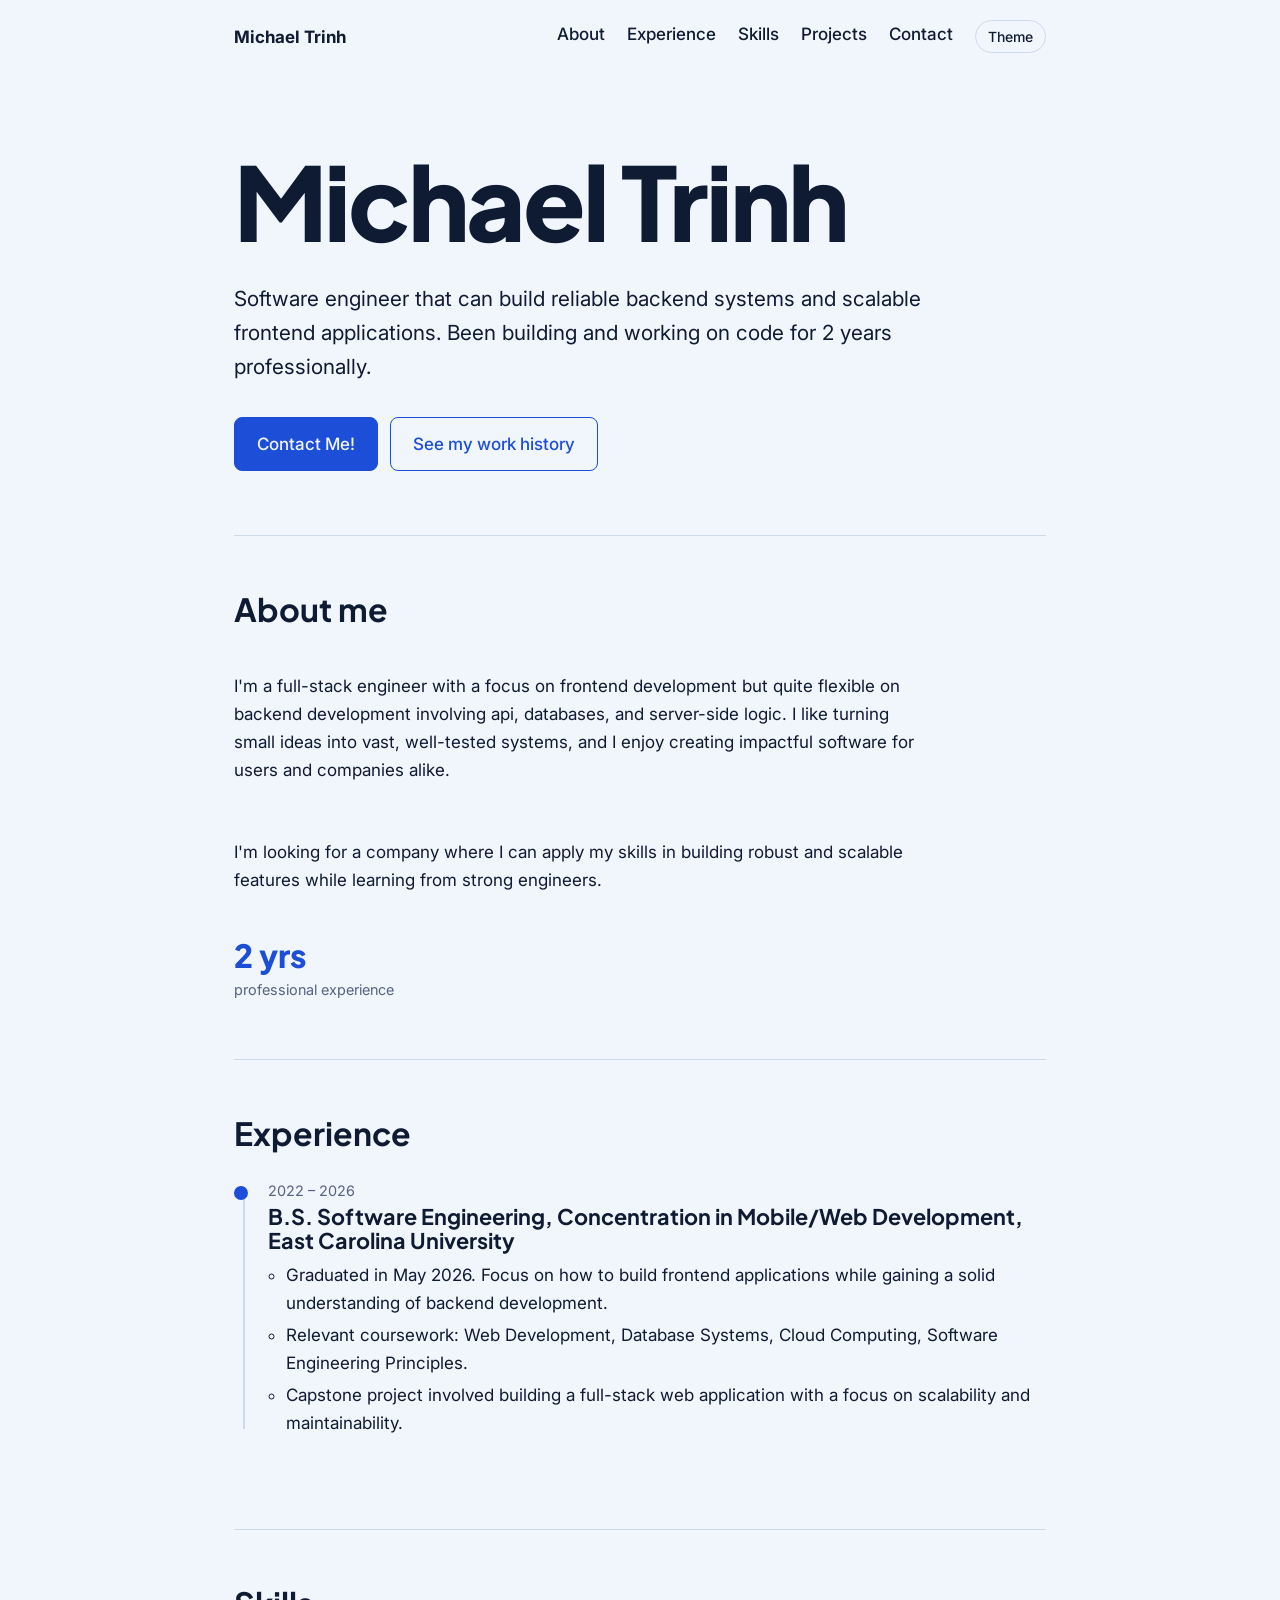
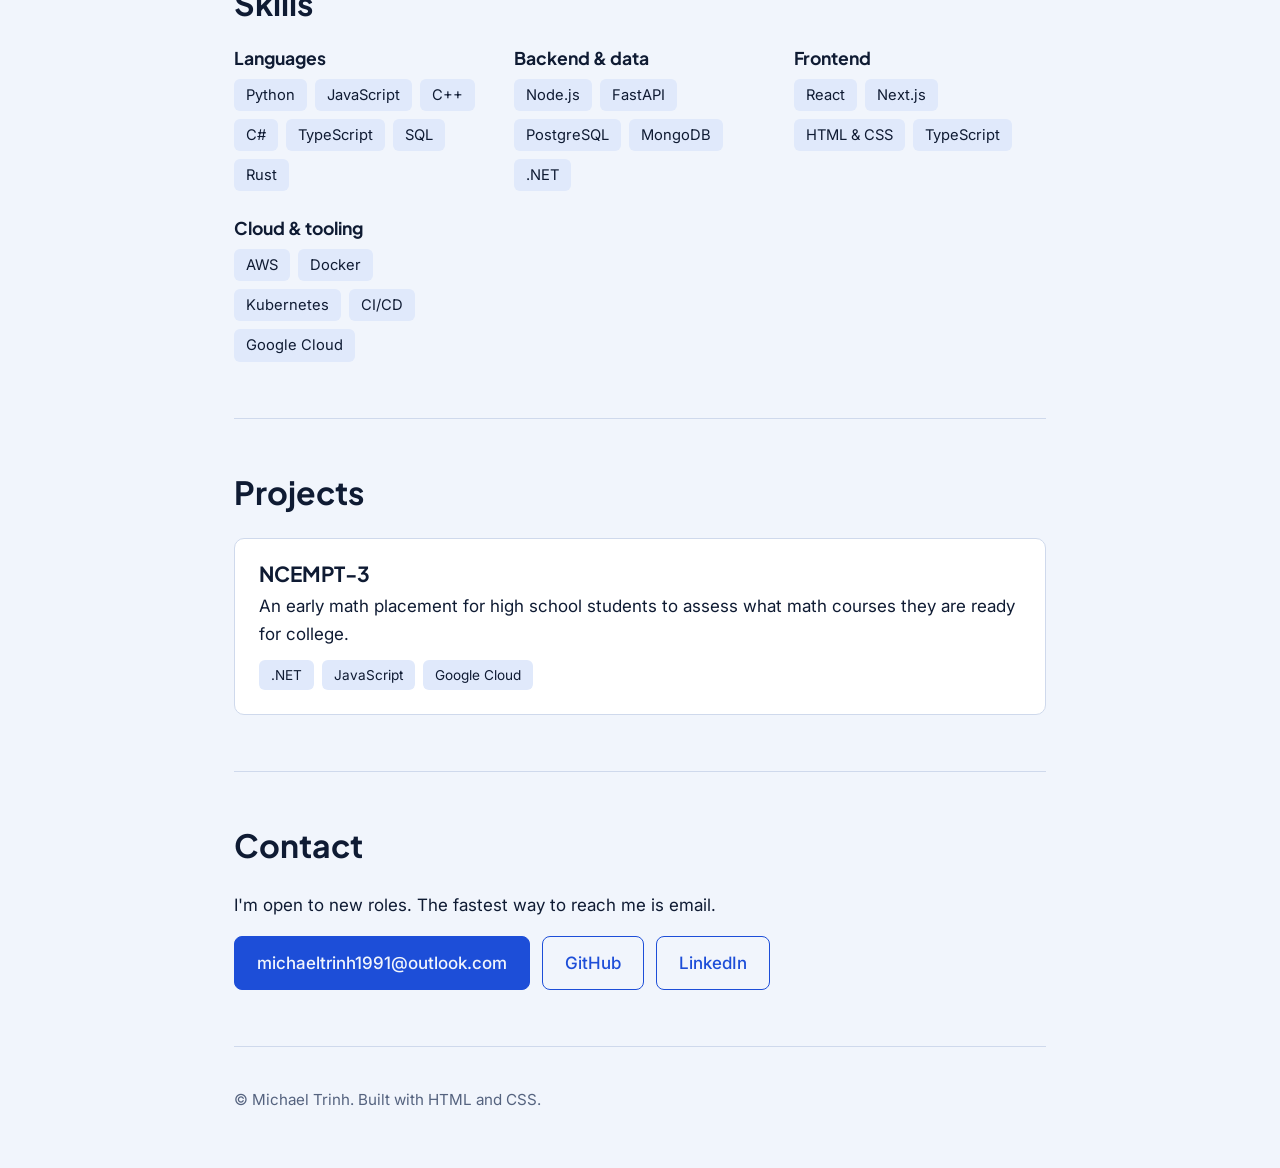
==== index.html @ d205add1 "Merge branch 'main' of https://github.com/Mtrinh123/WebsitePersonal into WebsiteTime" ====
<!DOCTYPE html>
<html lang="en">
<head>
  <meta charset="utf-8">
  <meta name="viewport" content="width=device-width, initial-scale=1, viewport-fit=cover">
  <title>Michael Trinh – Software Engineer</title>
  <link rel="preconnect" href="https://fonts.googleapis.com">
  <link href="https://fonts.googleapis.com/css2?family=Inter:wght@400;500&family=Plus+Jakarta+Sans:wght@500;700;800&display=swap" rel="stylesheet">
  <link rel="stylesheet" href="style.css">
</head>

<body>
  <div class="wrap">
    <nav aria-label="Main">
      <strong>Michael Trinh</strong>
      <div>
        <a href="#about">About</a>
        <a href="#experience">Experience</a>
        <a href="#skills">Skills</a>
        <a href="#projects">Projects</a>
        <a href="#contact">Contact</a>
        <button id="theme" aria-label="Toggle dark mode">Theme</button>
      </div>
    </nav>

    <header class="hero">
      <h1>Michael Trinh</h1>
      <p class="lead">
        Software engineer that can build reliable backend systems and scalable frontend applications.
        Been building and working on code for 2 years professionally.
      </p>
      <div class="btns">
        <a class="btn main" href="#contact">Contact Me!</a>
        <a class="btn" href="#experience">See my work history</a>
      </div>
    </header>

    <section id="about">
      <h2>About me</h2>

      <div class="about">
        <p>
          I'm a full-stack engineer with a focus on frontend development but quite flexible on backend development involving api, databases, and server-side logic.
          I like turning small ideas into vast, well-tested systems, and I enjoy creating impactful software for users and companies alike.
        </p>
        <p>
          I'm looking for a company where I can apply my skills in building robust and scalable features while learning from
          strong engineers.
        </p>
      </div>

      <!-- Key numbers -->
      <div class="facts">
        <div><b>2 yrs</b><span>professional experience</span></div>
      </div>
    </section>

    <section id="experience">
      <h2>Experience</h2>

      <ol class="log">

        <li>
          <div class="when">2022 – 2026</div>
    
          <h3>B.S. Software Engineering, Concentration in Mobile/Web Development, East Carolina University</h3>
          <ul>
            <li>Graduated in May 2026. Focus on how to build frontend applications while gaining a solid understanding of backend development.</li>
            <li>Relevant coursework: Web Development, Database Systems, Cloud Computing, Software Engineering Principles.</li>
            <li>Capstone project involved building a full-stack web application with a focus on scalability and maintainability.</li>
          </ul>
        </li>
      </ol>
    </section>


    <!-- ========== SKILLS ========== -->
    <!-- Each skill is a <span> inside a .tags group -->
    <section id="skills">
      <h2>Skills</h2>

      <div class="skills">
        <div>
          <h3>Languages</h3>
          <div class="tags">
            <span>Python</span>
            <span>JavaScript</span>
            <span>C++</span>
            <span>C#</span>
            <span>TypeScript</span>
            <span>SQL</span> 
            <span>Rust</span>
          </div>
        </div>

        <div>
          <h3>Backend &amp; data</h3>
          <div class="tags">
            <span>Node.js</span>
            <span>FastAPI</span>
            <span>PostgreSQL</span>
            <span>MongoDB</span>
            <span>.NET</span>
          </div>
        </div>

        <div>
          <h3>Frontend</h3>
          <div class="tags">
            <span>React</span>
            <span>Next.js</span>
            <span>HTML &amp; CSS</span>
            <span>TypeScript</span>
          </div>
        </div>

        <div>
          <h3>Cloud &amp; tooling</h3>
          <div class="tags">
            <span>AWS</span>
            <span>Docker</span>
            <span>Kubernetes</span>
            <span>CI/CD</span>
            <span>Google Cloud</span>
          </div>
        </div>
      </div>
    </section>

    <section id="projects">
      <h2>Projects</h2>

      <div class="proj">
        <article class="card">
          <h3>NCEMPT-3</h3>
          <p>
            An early math placement for high school students to assess what math courses they are ready for college.
          </p>
          <div class="tags">
            <span>.NET</span>
            <span>JavaScript</span>
            <span>Google Cloud</span>
          </div>
        </article>
      </div>
    </section>
    
    <section id="contact">
      <h2>Contact</h2>
      <p>I'm open to new roles. The fastest way to reach me is email.</p>
      <div class="btns">
        <a class="btn main" href="mailto:michaeltrinh1991@outlook.com">michaeltrinh1991@outlook.com</a>
        <a class="btn" href="https://github.com/Mtrinh123">GitHub</a>
        <a class="btn" href="https://linkedin.com/in/michael-trinh-079702358/">LinkedIn</a>
      </div>
    </section>

    <footer>© Michael Trinh. Built with HTML and CSS.</footer>

  </div>
  <div class="bar" id="bar" role="toolbar" aria-label="Page editor">
    <button id="tb-edit">Edit page</button>
    <input id="tb-url" placeholder="Select a button to edit its link" aria-label="Button link" disabled>
    <button class="alt" id="tb-dl">Download HTML</button>
    <button class="alt" id="tb-reset">Reset</button>
  </div>

  <script src="script.js"></script>
</body>

</html>
---- style.css ----
:root {
  --bg: #f1f5fc;
  --ink: #0f1b33;
  --mute: #55637f;
  --line: #cfd9ec;
  --accent: #1d4ed8;
  --card: #ffffff;
  --tag: #e0e9fb;

  box-sizing: border-box;
  padding-top: env(safe-area-inset-top, 0px);
  padding-bottom: env(safe-area-inset-bottom, 0px);
}
@media (prefers-color-scheme: dark) {
  :root:not([data-theme="light"]) {
    --bg: #0b1220;
    --ink: #e6edfb;
    --mute: #93a4c4;
    --line: #22314f;
    --accent: #6ea8ff;
    --card: #111b30;
    --tag: #1a2846;
  }
}

:root[data-theme="dark"] {
  --bg: #0b1220;
  --ink: #e6edfb;
  --mute: #93a4c4;
  --line: #22314f;
  --accent: #6ea8ff;
  --card: #111b30;
  --tag: #1a2846;
}

html {
  scroll-padding-top: env(safe-area-inset-top, 0px);
  scroll-behavior: smooth;
}
*,
*::before,
*::after {
  box-sizing: inherit;
}

body {
  margin: 0;
  background: var(--bg);
  color: var(--ink);
  font: 400 17px/1.65 Inter, system-ui, sans-serif;
}

h1,
h2,
h3 {
  margin: 0;
  font-family: "Plus Jakarta Sans", system-ui, sans-serif;
  line-height: 1.1;
}

a {
  color: var(--accent);
}

a:focus-visible,
button:focus-visible {
  outline: 3px solid var(--accent);
  outline-offset: 3px;
}

@media (prefers-reduced-motion: reduce) {
  html {
    scroll-behavior: auto;
  }
}

.wrap {
  max-width: 860px;
  margin: 0 auto;
  padding: 0 24px;
}

nav {
  display: flex;
  justify-content: space-between;
  align-items: center;
  padding: 20px 0;
  font-weight: 500;
}

nav div {
  display: flex;
  flex-wrap: wrap;
  gap: 22px;
}

nav a {
  color: var(--ink);
  text-decoration: none;
}

nav a:hover {
  color: var(--accent);
}

#theme {
  background: none;
  border: 1px solid var(--line);
  border-radius: 20px;
  color: var(--ink);
  cursor: pointer;
  font: inherit;
  font-size: 14px;
  padding: 4px 12px;
}

footer {
  padding: 40px 0 56px;
  border-top: 1px solid var(--line);
  color: var(--mute);
  font-size: 0.95rem;
}

header.hero {
  padding: 72px 0 64px;
}

.hero h1 {
  font-size: clamp(3rem, 10vw, 6.4rem);
  font-weight: 800;
  letter-spacing: -0.03em;
}

.hero p.lead {
  max-width: 34em;
  margin: 24px 0 32px;
  font-size: 1.3rem;
}
.btns {
  display: flex;
  flex-wrap: wrap;
  gap: 12px;
}

.btn {
  padding: 12px 22px;
  border: 1.5px solid var(--accent);
  border-radius: 8px;
  font-weight: 500;
  text-decoration: none;
}

.btn.main {
  background: var(--accent);
  color: var(--bg);
}

section {
  padding: 56px 0;
  border-top: 1px solid var(--line);
}

h2 {
  margin-bottom: 28px;
  font-size: 2rem;
  font-weight: 700;
}

.about {
  display: grid;
  grid-template-columns: 1fr;
  gap: 20px;
  max-width: 40em;
}

.facts {
  display: flex;
  flex-wrap: wrap;
  gap: 32px;
  margin-top: 24px;
}

.facts b {
  display: block;
  color: var(--accent);
  font: 800 2rem "Plus Jakarta Sans", sans-serif;
}

.facts span {
  color: var(--mute);
  font-size: 0.9rem;
}

.log {
  position: relative;
  margin: 0;
  padding: 0 0 0 34px;
  list-style: none;
}

.log::before {
  content: "";
  position: absolute;
  left: 9px;
  top: 8px;
  bottom: 8px;
  width: 2px;
  background: var(--line);
}

.log li {
  position: relative;
  margin-bottom: 36px;
}

.log li::before {
  content: "";
  position: absolute;
  left: -34px;
  top: 7px;
  width: 14px;
  height: 14px;
  border: 3px solid var(--accent);
  border-radius: 50%;
  background: var(--bg);
}

.log li:first-child::before {
  background: var(--accent);
}

.log h3 {
  margin: 2px 0 8px;
  font-size: 1.35rem;
}

.log ul {
  margin: 8px 0 0;
  padding-left: 18px;
}
.log li li {
  margin: 0 0 4px;
}

.log li li::before {
  display: none;
}

.when {
  color: var(--mute);
  font-size: 0.9rem;
}

.skills {
  display: grid;
  grid-template-columns: repeat(auto-fit, minmax(240px, 1fr));
  gap: 28px;
}

.skills h3 {
  margin-bottom: 10px;
  font-size: 1.1rem;
}

.tags {
  display: flex;
  flex-wrap: wrap;
  gap: 8px;
}

.tags span {
  padding: 4px 12px;
  border-radius: 6px;
  background: var(--tag);
  font-size: 0.92rem;
}

.proj {
  display: grid;
  gap: 20px;
}

.card {
  padding: 24px;
  border: 1px solid var(--line);
  border-radius: 10px;
  background: var(--card);
}

.card h3 {
  margin-bottom: 6px;
  font-size: 1.3rem;
}

.card p {
  margin: 0 0 12px;
}

.card .tags span {
  font-size: 0.85rem;
}


/* EDITOR TOOLBAR */
/* Hidden by default. Show with Ctrl+Shift+E */

.bar {
  display: none;
  position: fixed;
  left: 50%;
  bottom: calc(14px + env(safe-area-inset-bottom, 0px));
  transform: translateX(-50%);
  z-index: 9;
  flex-wrap: wrap;
  justify-content: center;
  align-items: center;
  gap: 8px;
  max-width: calc(100% - 24px);
  padding: 8px;
  border-radius: 12px;
  background: var(--ink);
  box-shadow: 0 6px 24px rgba(0, 0, 0, 0.25);
  color: var(--bg);
  font-size: 14px;
}

.bar.on {
  display: flex;
}

.bar button {
  padding: 7px 14px;
  border: 0;
  border-radius: 8px;
  background: var(--accent);
  color: var(--bg);
  cursor: pointer;
  font: inherit;
  font-weight: 500;
}

.bar button.alt {
  border: 1px solid var(--bg);
  background: transparent;
  color: var(--bg);
}

.bar input {
  min-width: 200px;
  padding: 6px 10px;
  border: 0;
  border-radius: 8px;
  background: var(--bg);
  color: var(--ink);
  font: inherit;
}

.bar input:disabled {
  opacity: 0.6;
}
body.editing {
  padding-bottom: 110px;
}

body.editing [contenteditable] {
  outline: 1.5px dashed var(--accent);
  outline-offset: 3px;
  border-radius: 3px;
  cursor: text;
}
.ctl {
  display: flex;
  gap: 6px;
  margin-top: 10px;
}

.ctl button,
button.ctl {
  padding: 3px 10px;
  border: 1px solid var(--accent);
  border-radius: 6px;
  background: none;
  color: var(--accent);
  cursor: pointer;
  font: inherit;
  font-size: 13px;
}

button.ctl {
  margin: 0;
}
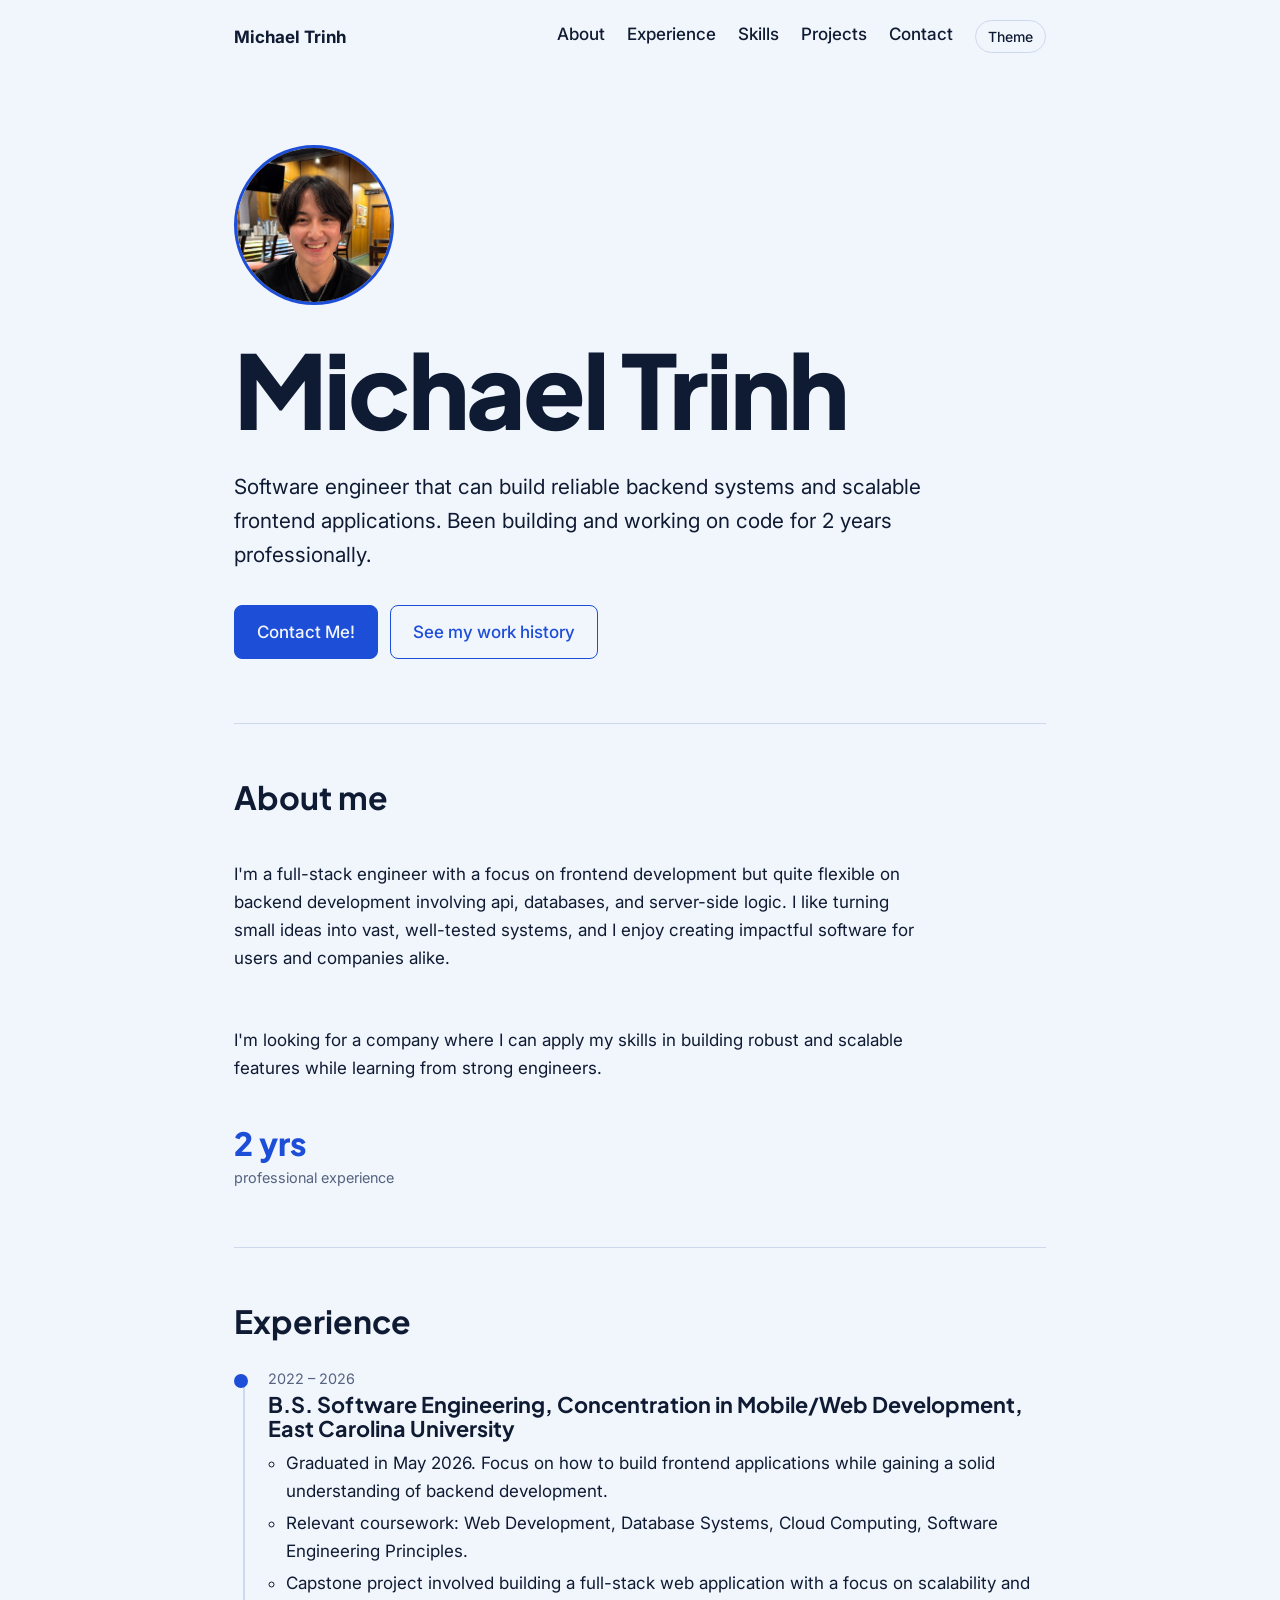
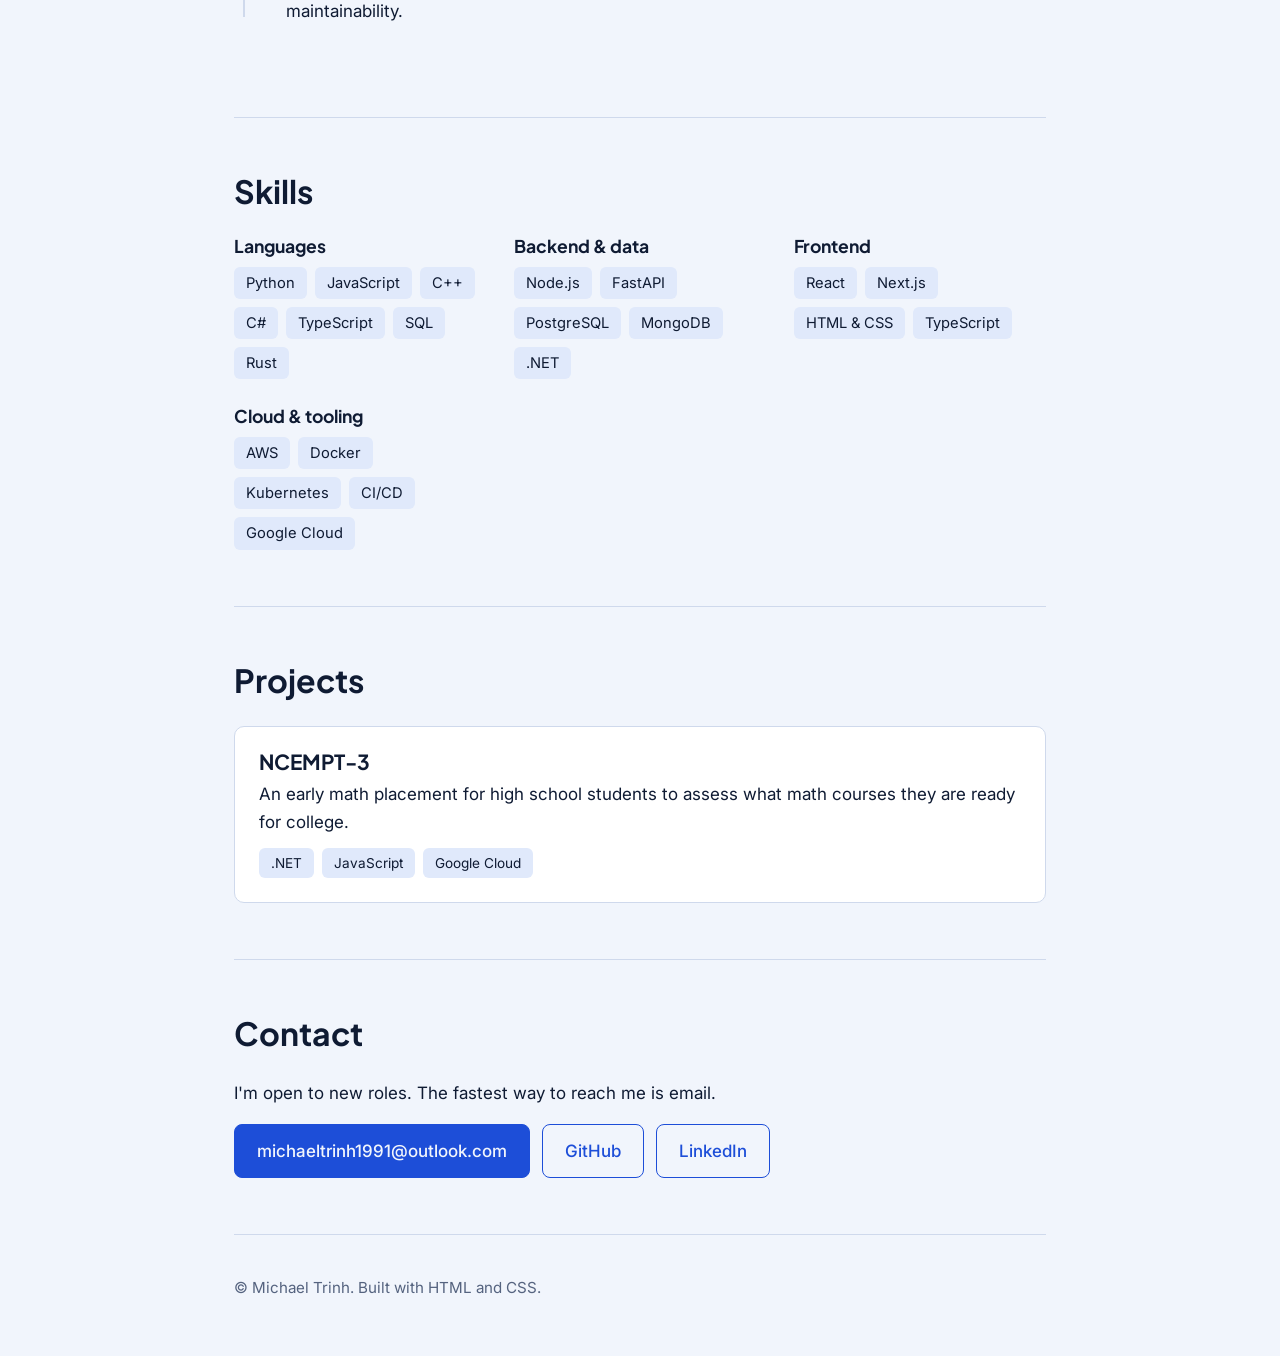
==== commit 1b8bfc2e: "added my profile picture!" ====
--- a/index.html
+++ b/index.html
@@ -24,6 +24,7 @@
     </nav>
 
     <header class="hero">
+      <img class="avatar" src="profile.png" alt="Photo of Michael Trinh" width="160" height="160">
       <h1>Michael Trinh</h1>
       <p class="lead">
         Software engineer that can build reliable backend systems and scalable frontend applications.
--- a/style.css
+++ b/style.css
@@ -123,6 +123,16 @@
 
 header.hero {
   padding: 72px 0 64px;
+}
+
+.avatar {
+  display: block;
+  width: 160px;
+  height: 160px;
+  margin-bottom: 28px;
+  border: 3px solid var(--accent);
+  border-radius: 50%;
+  object-fit: cover;
 }
 
 .hero h1 {
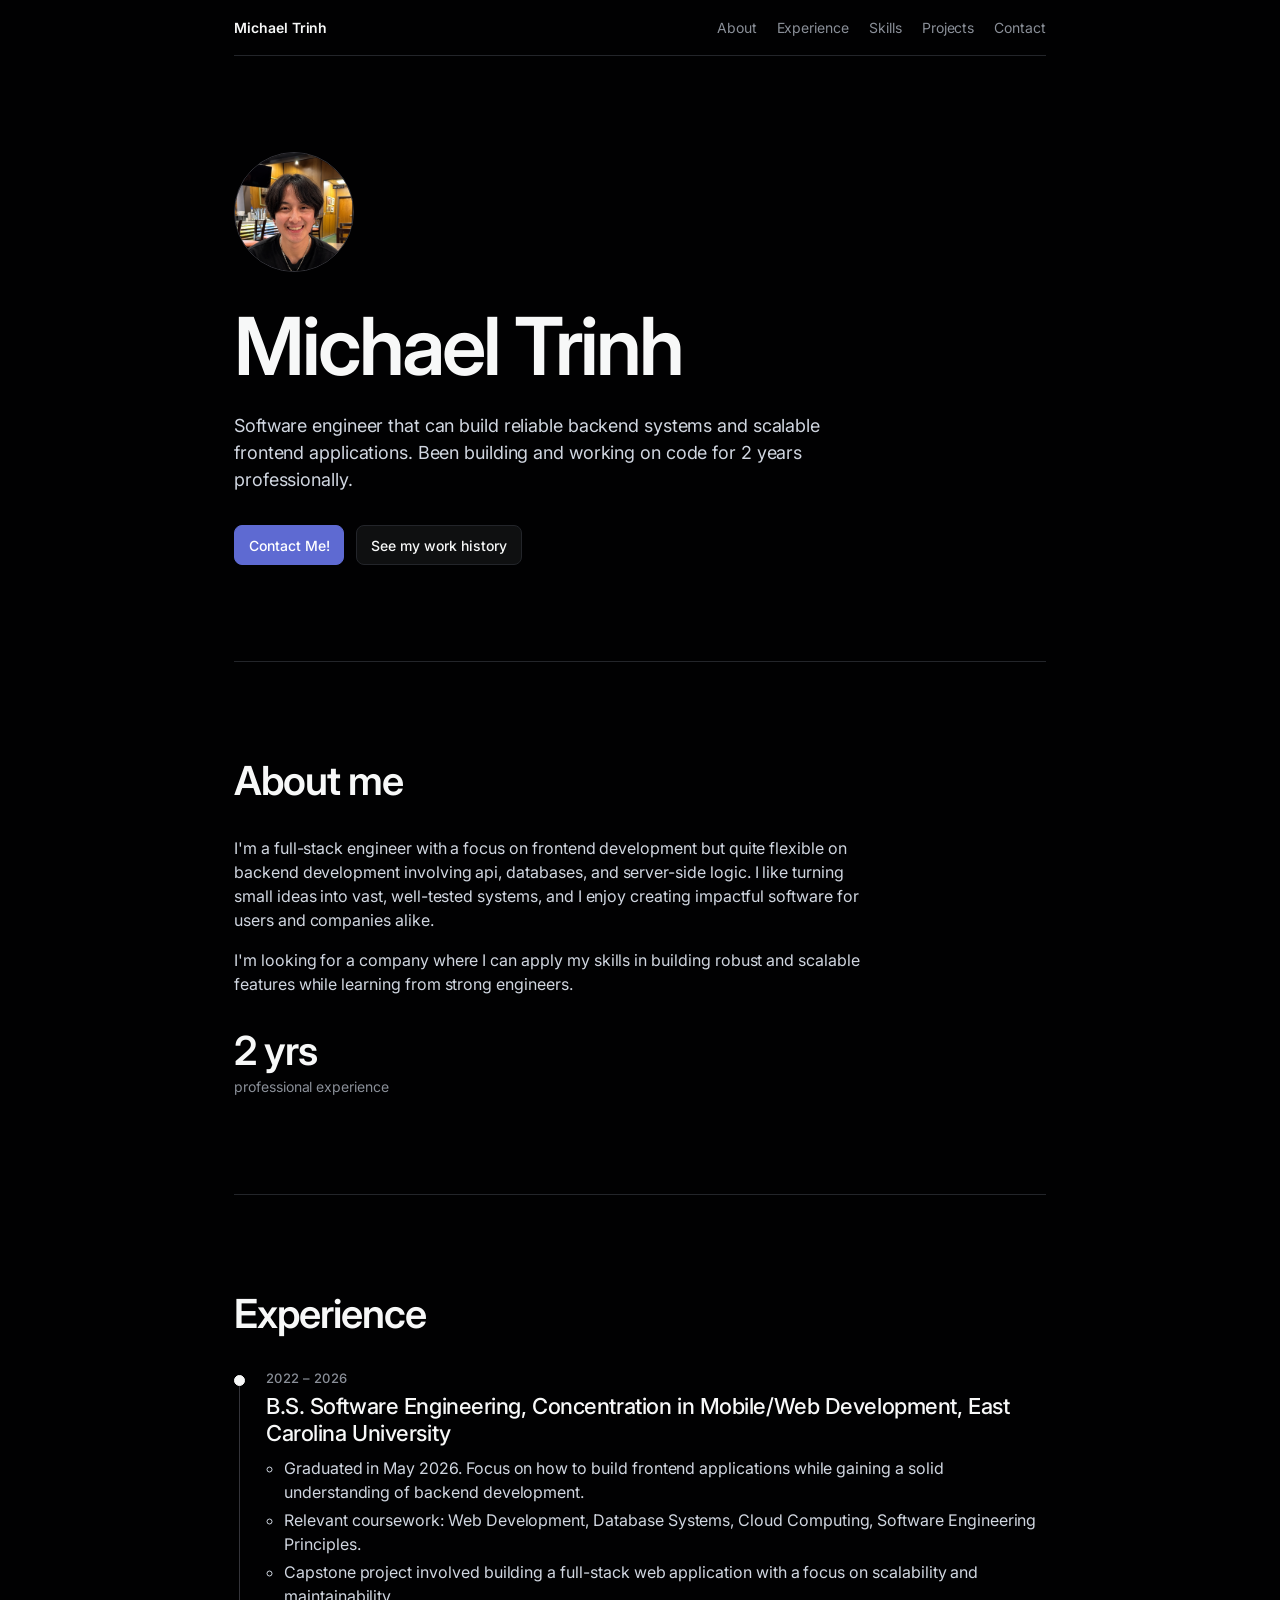
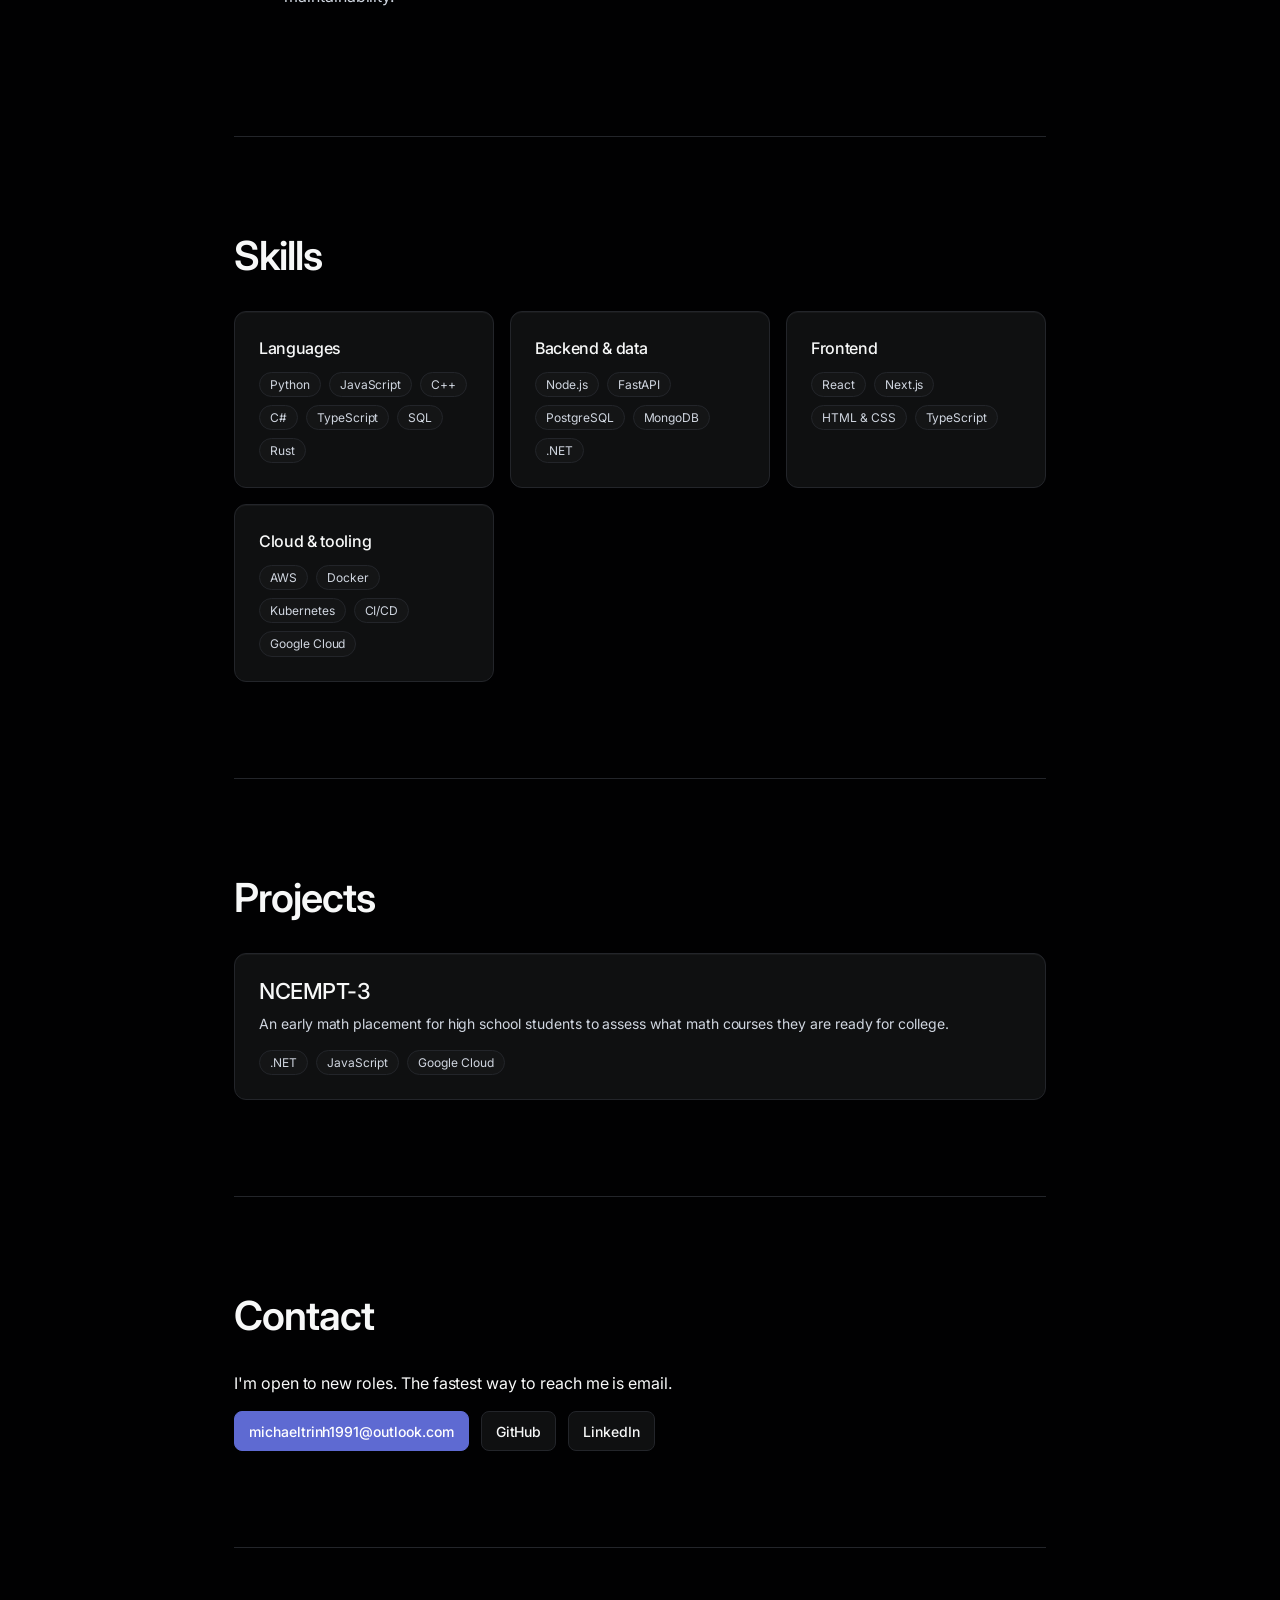
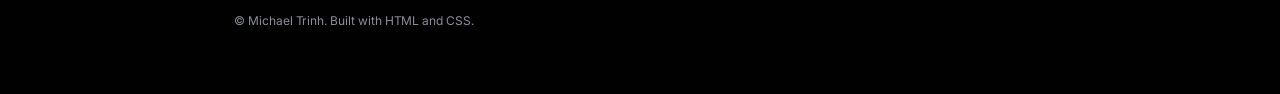
==== commit 87e5b6a7: "add a new design to website" ====
--- a/index.html
+++ b/index.html
@@ -5,7 +5,7 @@
   <meta name="viewport" content="width=device-width, initial-scale=1, viewport-fit=cover">
   <title>Michael Trinh – Software Engineer</title>
   <link rel="preconnect" href="https://fonts.googleapis.com">
-  <link href="https://fonts.googleapis.com/css2?family=Inter:wght@400;500&family=Plus+Jakarta+Sans:wght@500;700;800&display=swap" rel="stylesheet">
+  <link href="https://fonts.googleapis.com/css2?family=Inter:wght@400;500;600&display=swap" rel="stylesheet">
   <link rel="stylesheet" href="style.css">
 </head>
 
@@ -18,9 +18,7 @@
         <a href="#experience">Experience</a>
         <a href="#skills">Skills</a>
         <a href="#projects">Projects</a>
-        <a href="#contact">Contact</a>
-        <button id="theme" aria-label="Toggle dark mode">Theme</button>
-      </div>
+        <a href="#contact">Contact</a>      </div>
     </nav>
 
     <header class="hero">
--- a/style.css
+++ b/style.css
@@ -1,42 +1,29 @@
+/* Linear-style dark theme. Lavender is reserved for the primary CTA, links and focus. */
 :root {
-  --bg: #f1f5fc;
-  --ink: #0f1b33;
-  --mute: #55637f;
-  --line: #cfd9ec;
-  --accent: #1d4ed8;
-  --card: #ffffff;
-  --tag: #e0e9fb;
-
+  --canvas: #010102;
+  --surface-1: #0f1011;
+  --surface-2: #141516;
+  --ink: #f7f8f8;
+  --ink-muted: #d0d6e0;
+  --ink-subtle: #8a8f98;
+  --ink-tertiary: #62666d;
+  --hairline: #23252a;
+  --hairline-strong: #34343a;
+  --primary: #5e6ad2;
+  --primary-hover: #828fff;
+  --primary-focus: #5e69d1;
+
+  color-scheme: dark;
   box-sizing: border-box;
   padding-top: env(safe-area-inset-top, 0px);
   padding-bottom: env(safe-area-inset-bottom, 0px);
 }
-@media (prefers-color-scheme: dark) {
-  :root:not([data-theme="light"]) {
-    --bg: #0b1220;
-    --ink: #e6edfb;
-    --mute: #93a4c4;
-    --line: #22314f;
-    --accent: #6ea8ff;
-    --card: #111b30;
-    --tag: #1a2846;
-  }
-}
-
-:root[data-theme="dark"] {
-  --bg: #0b1220;
-  --ink: #e6edfb;
-  --mute: #93a4c4;
-  --line: #22314f;
-  --accent: #6ea8ff;
-  --card: #111b30;
-  --tag: #1a2846;
-}
 
 html {
-  scroll-padding-top: env(safe-area-inset-top, 0px);
+  scroll-padding-top: calc(56px + env(safe-area-inset-top, 0px));
   scroll-behavior: smooth;
 }
+
 *,
 *::before,
 *::after {
@@ -45,27 +32,28 @@
 
 body {
   margin: 0;
-  background: var(--bg);
-  color: var(--ink);
-  font: 400 17px/1.65 Inter, system-ui, sans-serif;
+  background: var(--canvas);
+  color: var(--ink);
+  font: 400 16px/1.5 Inter, -apple-system, system-ui, "Segoe UI", Roboto, sans-serif;
+  letter-spacing: -0.05px;
+  -webkit-font-smoothing: antialiased;
 }
 
 h1,
 h2,
 h3 {
   margin: 0;
-  font-family: "Plus Jakarta Sans", system-ui, sans-serif;
-  line-height: 1.1;
+  font-weight: 600;
 }
 
 a {
-  color: var(--accent);
+  color: var(--primary-hover);
 }
 
 a:focus-visible,
 button:focus-visible {
-  outline: 3px solid var(--accent);
-  outline-offset: 3px;
+  outline: 2px solid rgb(94 105 209 / 0.5);
+  outline-offset: 2px;
 }
 
 @media (prefers-reduced-motion: reduce) {
@@ -81,71 +69,75 @@
 }
 
 nav {
-  display: flex;
+  position: sticky;
+  top: 0;
+  z-index: 5;
+  display: flex;
+  flex-wrap: wrap;
   justify-content: space-between;
   align-items: center;
-  padding: 20px 0;
-  font-weight: 500;
+  gap: 8px 24px;
+  min-height: 56px;
+  padding: 8px 0;
+  background: var(--canvas);
+  border-bottom: 1px solid var(--hairline);
+  font-size: 14px;
+}
+
+nav strong {
+  font-weight: 600;
 }
 
 nav div {
   display: flex;
   flex-wrap: wrap;
-  gap: 22px;
+  gap: 4px 20px;
 }
 
 nav a {
-  color: var(--ink);
+  color: var(--ink-subtle);
   text-decoration: none;
 }
 
 nav a:hover {
-  color: var(--accent);
-}
-
-#theme {
-  background: none;
-  border: 1px solid var(--line);
-  border-radius: 20px;
-  color: var(--ink);
-  cursor: pointer;
-  font: inherit;
-  font-size: 14px;
-  padding: 4px 12px;
+  color: var(--ink);
 }
 
 footer {
-  padding: 40px 0 56px;
-  border-top: 1px solid var(--line);
-  color: var(--mute);
-  font-size: 0.95rem;
+  padding: 64px 0;
+  border-top: 1px solid var(--hairline);
+  color: var(--ink-subtle);
+  font-size: 12px;
 }
 
 header.hero {
-  padding: 72px 0 64px;
+  padding: 96px 0;
 }
 
 .avatar {
   display: block;
-  width: 160px;
-  height: 160px;
-  margin-bottom: 28px;
-  border: 3px solid var(--accent);
+  width: 120px;
+  height: 120px;
+  margin-bottom: 32px;
+  border: 1px solid var(--hairline-strong);
   border-radius: 50%;
   object-fit: cover;
 }
 
 .hero h1 {
-  font-size: clamp(3rem, 10vw, 6.4rem);
-  font-weight: 800;
-  letter-spacing: -0.03em;
+  font-size: clamp(2.5rem, 9vw, 5rem);
+  line-height: 1.05;
+  letter-spacing: -0.0375em;
 }
 
 .hero p.lead {
   max-width: 34em;
   margin: 24px 0 32px;
-  font-size: 1.3rem;
-}
+  color: var(--ink-muted);
+  font-size: 18px;
+  letter-spacing: -0.1px;
+}
+
 .btns {
   display: flex;
   flex-wrap: wrap;
@@ -153,101 +145,135 @@
 }
 
 .btn {
-  padding: 12px 22px;
-  border: 1.5px solid var(--accent);
+  display: inline-flex;
+  align-items: center;
+  min-height: 40px;
+  padding: 8px 14px;
+  border: 1px solid var(--hairline);
   border-radius: 8px;
+  background: var(--surface-1);
+  color: var(--ink);
+  font-size: 14px;
   font-weight: 500;
   text-decoration: none;
 }
 
+.btn:hover {
+  background: var(--surface-2);
+  border-color: var(--hairline-strong);
+}
+
 .btn.main {
-  background: var(--accent);
-  color: var(--bg);
+  border-color: var(--primary);
+  background: var(--primary);
+  color: #fff;
+}
+
+/* Spec's #828fff hover fails contrast with white text (2.9:1), so hover goes deeper instead */
+.btn.main:hover {
+  border-color: #4e5ac0;
+  background: #4e5ac0;
 }
 
 section {
-  padding: 56px 0;
-  border-top: 1px solid var(--line);
+  padding: 96px 0;
+  border-top: 1px solid var(--hairline);
 }
 
 h2 {
-  margin-bottom: 28px;
-  font-size: 2rem;
-  font-weight: 700;
+  margin-bottom: 32px;
+  font-size: clamp(1.75rem, 5vw, 2.5rem);
+  line-height: 1.15;
+  letter-spacing: -0.025em;
+}
+
+h3 {
+  letter-spacing: -0.02em;
 }
 
 .about {
   display: grid;
-  grid-template-columns: 1fr;
-  gap: 20px;
+  gap: 16px;
   max-width: 40em;
+  color: var(--ink-muted);
+}
+
+.about p {
+  margin: 0;
 }
 
 .facts {
   display: flex;
   flex-wrap: wrap;
   gap: 32px;
-  margin-top: 24px;
+  margin-top: 32px;
 }
 
 .facts b {
   display: block;
-  color: var(--accent);
-  font: 800 2rem "Plus Jakarta Sans", sans-serif;
+  font-size: 2.5rem;
+  font-weight: 600;
+  line-height: 1.15;
+  letter-spacing: -0.025em;
 }
 
 .facts span {
-  color: var(--mute);
-  font-size: 0.9rem;
+  color: var(--ink-subtle);
+  font-size: 14px;
 }
 
 .log {
   position: relative;
   margin: 0;
-  padding: 0 0 0 34px;
+  padding: 0 0 0 32px;
   list-style: none;
 }
 
 .log::before {
   content: "";
   position: absolute;
-  left: 9px;
+  left: 5px;
   top: 8px;
   bottom: 8px;
-  width: 2px;
-  background: var(--line);
+  width: 1px;
+  background: var(--hairline-strong);
 }
 
 .log li {
   position: relative;
-  margin-bottom: 36px;
+  margin-bottom: 32px;
 }
 
 .log li::before {
   content: "";
   position: absolute;
-  left: -34px;
-  top: 7px;
-  width: 14px;
-  height: 14px;
-  border: 3px solid var(--accent);
+  left: -32px;
+  top: 6px;
+  width: 11px;
+  height: 11px;
+  border: 1px solid var(--ink-tertiary);
   border-radius: 50%;
-  background: var(--bg);
+  background: var(--canvas);
 }
 
 .log li:first-child::before {
-  background: var(--accent);
+  border-color: var(--ink);
+  background: var(--ink);
 }
 
 .log h3 {
-  margin: 2px 0 8px;
-  font-size: 1.35rem;
+  margin: 4px 0 8px;
+  font-size: 22px;
+  font-weight: 500;
+  line-height: 1.25;
 }
 
 .log ul {
   margin: 8px 0 0;
   padding-left: 18px;
-}
+  color: var(--ink-muted);
+}
+
 .log li li {
   margin: 0 0 4px;
 }
@@ -257,19 +283,30 @@
 }
 
 .when {
-  color: var(--mute);
-  font-size: 0.9rem;
+  color: var(--ink-subtle);
+  font-size: 13px;
+  font-weight: 500;
+  letter-spacing: 0.4px;
 }
 
 .skills {
   display: grid;
   grid-template-columns: repeat(auto-fit, minmax(240px, 1fr));
-  gap: 28px;
+  gap: 16px;
+}
+
+.skills > div {
+  padding: 24px;
+  border: 1px solid var(--hairline);
+  border-radius: 12px;
+  background: var(--surface-1);
+  box-shadow: inset 0 1px 0 rgb(255 255 255 / 0.04);
 }
 
 .skills h3 {
-  margin-bottom: 10px;
-  font-size: 1.1rem;
+  margin-bottom: 12px;
+  font-size: 16px;
+  font-weight: 500;
 }
 
 .tags {
@@ -279,35 +316,39 @@
 }
 
 .tags span {
-  padding: 4px 12px;
-  border-radius: 6px;
-  background: var(--tag);
-  font-size: 0.92rem;
+  padding: 2px 10px;
+  border: 1px solid var(--hairline);
+  border-radius: 9999px;
+  background: var(--surface-2);
+  color: var(--ink-muted);
+  font-size: 12px;
+  line-height: 1.6;
 }
 
 .proj {
   display: grid;
-  gap: 20px;
+  gap: 16px;
 }
 
 .card {
   padding: 24px;
-  border: 1px solid var(--line);
-  border-radius: 10px;
-  background: var(--card);
+  border: 1px solid var(--hairline);
+  border-radius: 12px;
+  background: var(--surface-1);
+  box-shadow: inset 0 1px 0 rgb(255 255 255 / 0.04);
 }
 
 .card h3 {
-  margin-bottom: 6px;
-  font-size: 1.3rem;
+  margin-bottom: 8px;
+  font-size: 22px;
+  font-weight: 500;
+  line-height: 1.25;
 }
 
 .card p {
-  margin: 0 0 12px;
-}
-
-.card .tags span {
-  font-size: 0.85rem;
+  margin: 0 0 16px;
+  color: var(--ink-muted);
+  font-size: 14px;
 }
 
 
@@ -327,10 +368,10 @@
   gap: 8px;
   max-width: calc(100% - 24px);
   padding: 8px;
+  border: 1px solid var(--hairline-strong);
   border-radius: 12px;
-  background: var(--ink);
-  box-shadow: 0 6px 24px rgba(0, 0, 0, 0.25);
-  color: var(--bg);
+  background: var(--surface-2);
+  color: var(--ink);
   font-size: 14px;
 }
 
@@ -339,28 +380,28 @@
 }
 
 .bar button {
-  padding: 7px 14px;
+  padding: 8px 14px;
   border: 0;
   border-radius: 8px;
-  background: var(--accent);
-  color: var(--bg);
+  background: var(--primary);
+  color: #fff;
   cursor: pointer;
   font: inherit;
   font-weight: 500;
 }
 
 .bar button.alt {
-  border: 1px solid var(--bg);
-  background: transparent;
-  color: var(--bg);
+  border: 1px solid var(--hairline-strong);
+  background: var(--surface-1);
+  color: var(--ink);
 }
 
 .bar input {
   min-width: 200px;
-  padding: 6px 10px;
-  border: 0;
+  padding: 8px 12px;
+  border: 1px solid var(--hairline);
   border-radius: 8px;
-  background: var(--bg);
+  background: var(--surface-1);
   color: var(--ink);
   font: inherit;
 }
@@ -368,34 +409,36 @@
 .bar input:disabled {
   opacity: 0.6;
 }
+
 body.editing {
   padding-bottom: 110px;
 }
 
 body.editing [contenteditable] {
-  outline: 1.5px dashed var(--accent);
+  outline: 1px dashed var(--primary);
   outline-offset: 3px;
-  border-radius: 3px;
+  border-radius: 4px;
   cursor: text;
 }
+
 .ctl {
   display: flex;
   gap: 6px;
-  margin-top: 10px;
+  margin-top: 12px;
 }
 
 .ctl button,
 button.ctl {
   padding: 3px 10px;
-  border: 1px solid var(--accent);
+  border: 1px solid var(--hairline-strong);
   border-radius: 6px;
-  background: none;
-  color: var(--accent);
+  background: var(--surface-2);
+  color: var(--ink-muted);
   cursor: pointer;
   font: inherit;
-  font-size: 13px;
+  font-size: 12px;
 }
 
 button.ctl {
   margin: 0;
-}+}
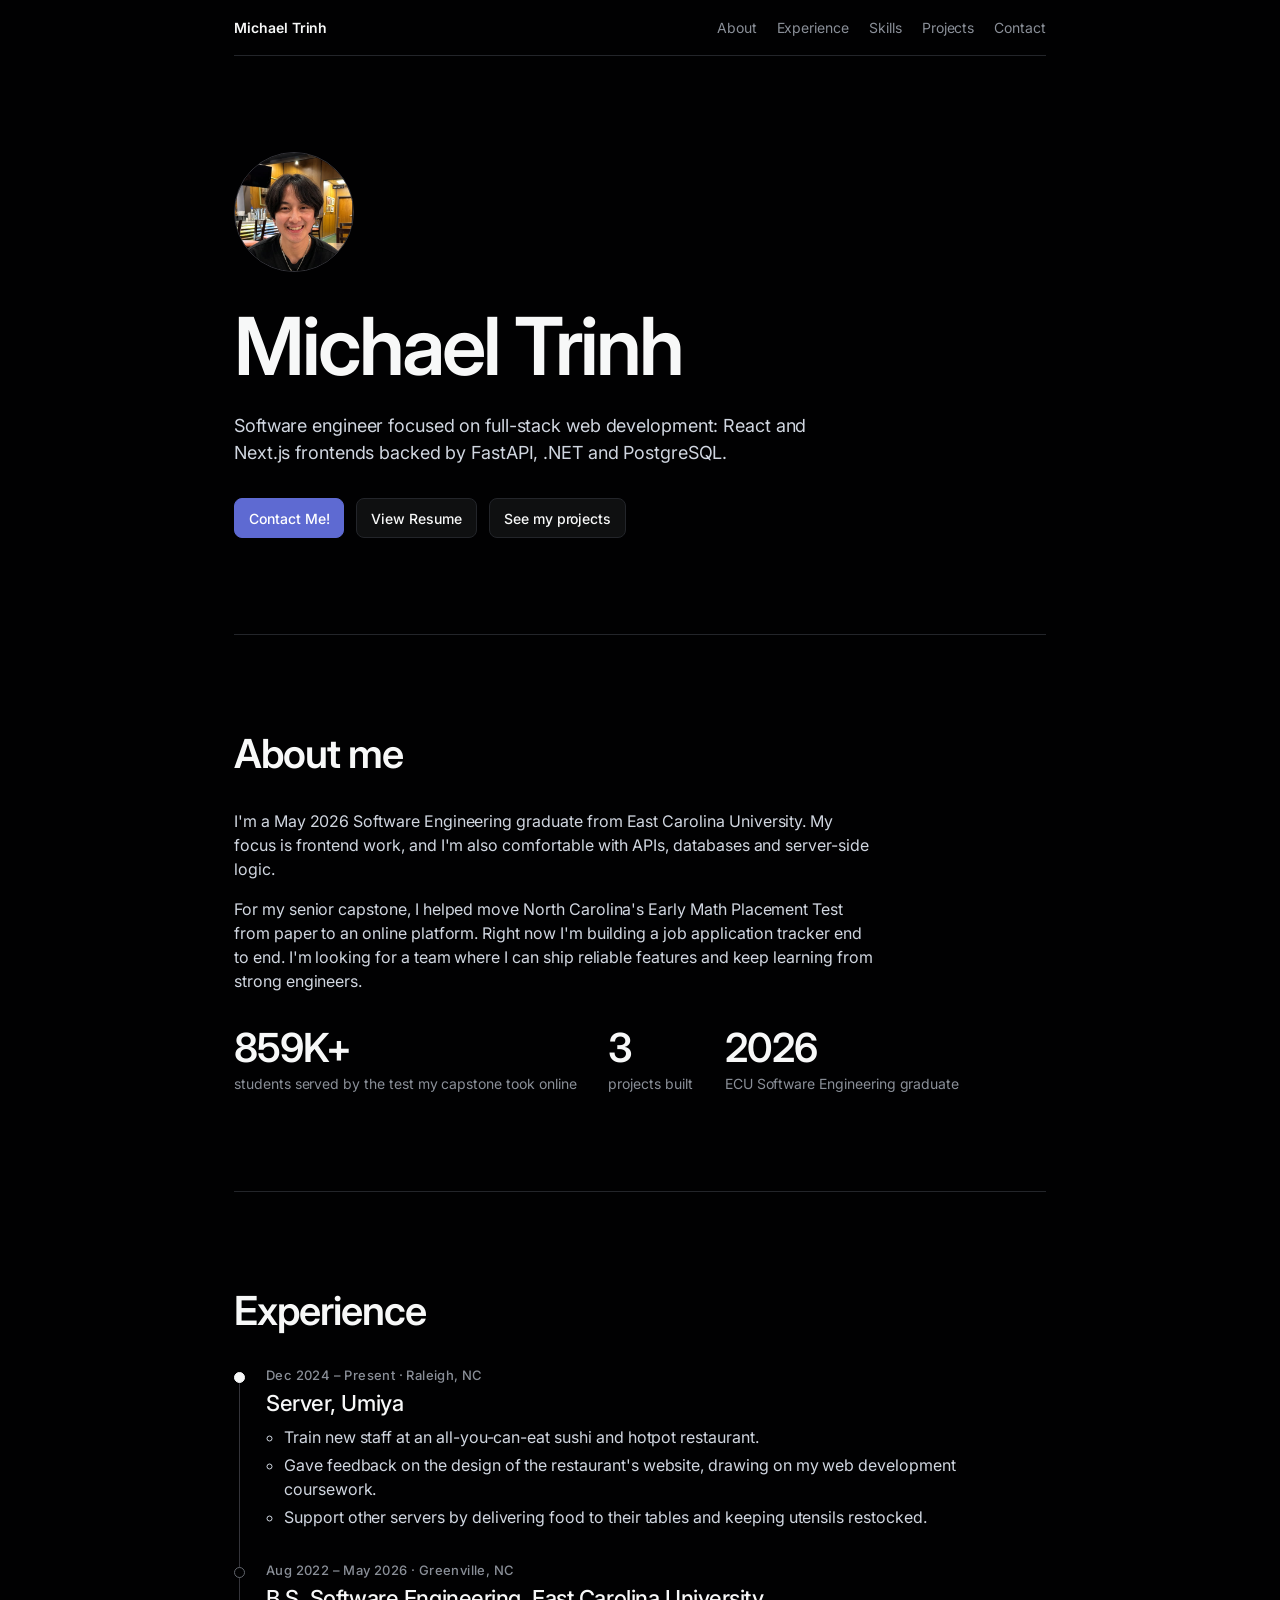
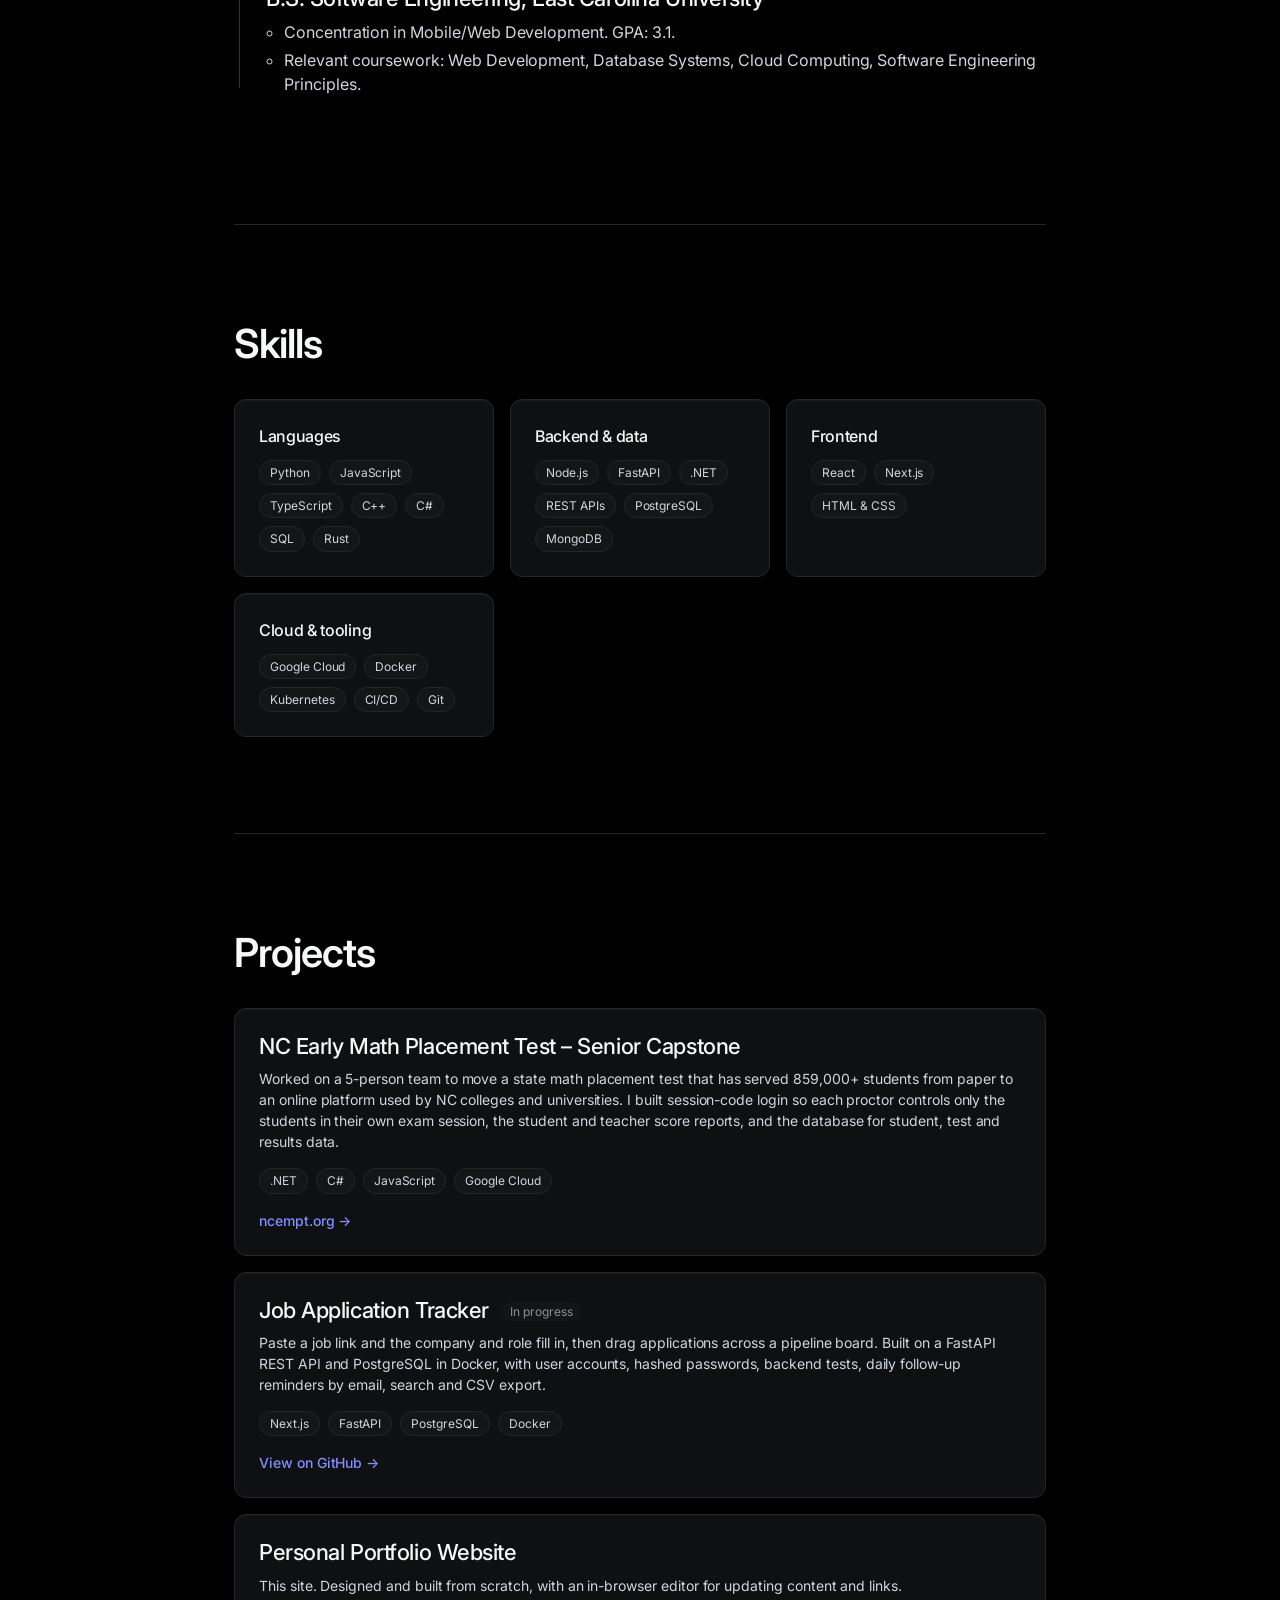
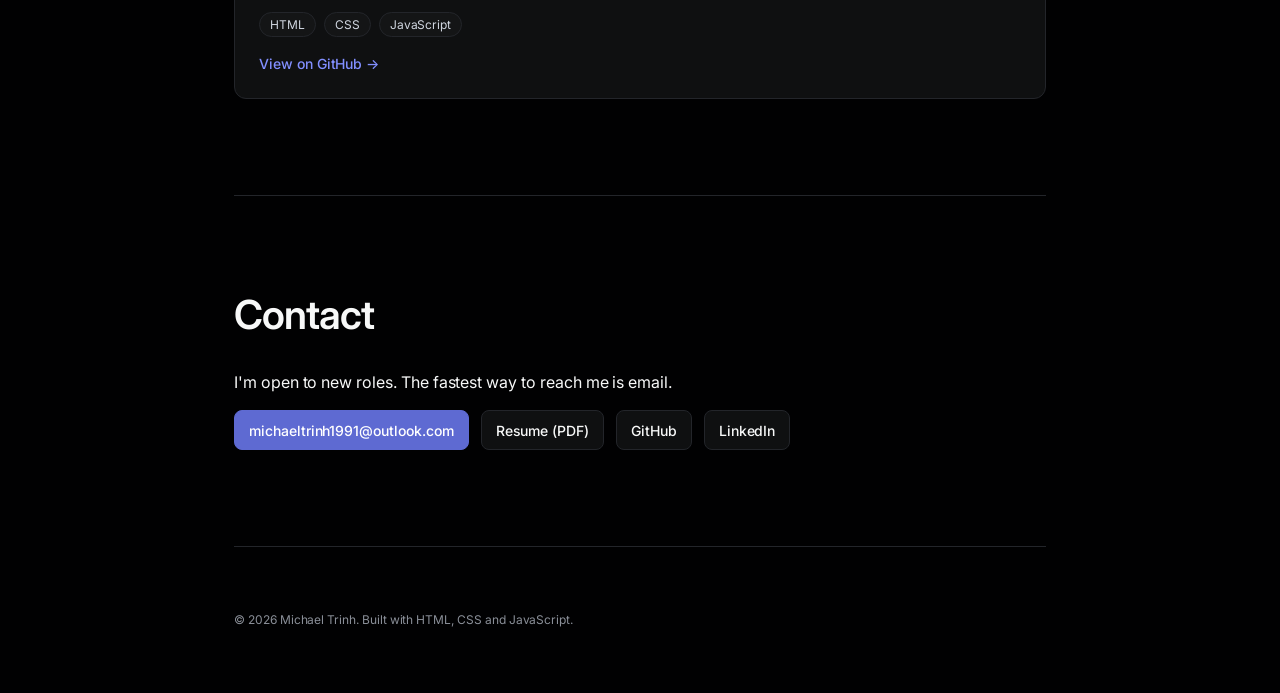
==== commit 0b8e1c71: "Update site to match resume and add resume PDF - Add Umiya experience, GPA, and Job Application Trac" ====
--- a/index.html
+++ b/index.html
@@ -4,6 +4,14 @@
   <meta charset="utf-8">
   <meta name="viewport" content="width=device-width, initial-scale=1, viewport-fit=cover">
   <title>Michael Trinh – Software Engineer</title>
+  <meta name="description" content="Michael Trinh, a full-stack software engineer and ECU Software Engineering graduate building React/Next.js frontends backed by FastAPI, .NET and PostgreSQL.">
+  <meta property="og:type" content="website">
+  <meta property="og:url" content="https://mtrinh123.github.io/WebsitePersonal/">
+  <meta property="og:title" content="Michael Trinh – Software Engineer">
+  <meta property="og:description" content="Full-stack software engineer. Projects, experience and resume.">
+  <meta property="og:image" content="https://mtrinh123.github.io/WebsitePersonal/profile.jpg">
+  <meta name="twitter:card" content="summary">
+  <link rel="icon" href="data:image/svg+xml,%3Csvg xmlns='http://www.w3.org/2000/svg' viewBox='0 0 32 32'%3E%3Crect width='32' height='32' rx='8' fill='%235e6ad2'/%3E%3Ctext x='16' y='22' font-family='Arial,sans-serif' font-size='16' font-weight='700' fill='white' text-anchor='middle'%3EMT%3C/text%3E%3C/svg%3E">
   <link rel="preconnect" href="https://fonts.googleapis.com">
   <link href="https://fonts.googleapis.com/css2?family=Inter:wght@400;500;600&display=swap" rel="stylesheet">
   <link rel="stylesheet" href="style.css">
@@ -18,19 +26,21 @@
         <a href="#experience">Experience</a>
         <a href="#skills">Skills</a>
         <a href="#projects">Projects</a>
-        <a href="#contact">Contact</a>      </div>
+        <a href="#contact">Contact</a>
+      </div>
     </nav>
 
     <header class="hero">
-      <img class="avatar" src="profile.png" alt="Photo of Michael Trinh" width="160" height="160">
+      <img class="avatar" src="profile.jpg" alt="Photo of Michael Trinh" width="120" height="120">
       <h1>Michael Trinh</h1>
       <p class="lead">
-        Software engineer that can build reliable backend systems and scalable frontend applications.
-        Been building and working on code for 2 years professionally.
+        Software engineer focused on full-stack web development: React and Next.js frontends
+        backed by FastAPI, .NET and PostgreSQL.
       </p>
       <div class="btns">
         <a class="btn main" href="#contact">Contact Me!</a>
-        <a class="btn" href="#experience">See my work history</a>
+        <a class="btn" href="Michael_Trinh_Resume.pdf" target="_blank" rel="noopener">View Resume</a>
+        <a class="btn" href="#projects">See my projects</a>
       </div>
     </header>
 
@@ -39,18 +49,21 @@
 
       <div class="about">
         <p>
-          I'm a full-stack engineer with a focus on frontend development but quite flexible on backend development involving api, databases, and server-side logic.
-          I like turning small ideas into vast, well-tested systems, and I enjoy creating impactful software for users and companies alike.
+          I'm a May 2026 Software Engineering graduate from East Carolina University. My focus is frontend
+          work, and I'm also comfortable with APIs, databases and server-side logic.
         </p>
         <p>
-          I'm looking for a company where I can apply my skills in building robust and scalable features while learning from
-          strong engineers.
+          For my senior capstone, I helped move North Carolina's Early Math Placement Test from paper to an
+          online platform. Right now I'm building a job application tracker end to end. I'm looking for a team
+          where I can ship reliable features and keep learning from strong engineers.
         </p>
       </div>
 
       <!-- Key numbers -->
       <div class="facts">
-        <div><b>2 yrs</b><span>professional experience</span></div>
+        <div><b>859K+</b><span>students served by the test my capstone took online</span></div>
+        <div><b>3</b><span>projects built</span></div>
+        <div><b>2026</b><span>ECU Software Engineering graduate</span></div>
       </div>
     </section>
 
@@ -58,15 +71,22 @@
       <h2>Experience</h2>
 
       <ol class="log">
-
         <li>
-          <div class="when">2022 – 2026</div>
-    
-          <h3>B.S. Software Engineering, Concentration in Mobile/Web Development, East Carolina University</h3>
+          <div class="when">Dec 2024 – Present · Raleigh, NC</div>
+          <h3>Server, Umiya</h3>
           <ul>
-            <li>Graduated in May 2026. Focus on how to build frontend applications while gaining a solid understanding of backend development.</li>
+            <li>Train new staff at an all-you-can-eat sushi and hotpot restaurant.</li>
+            <li>Gave feedback on the design of the restaurant's website, drawing on my web development coursework.</li>
+            <li>Support other servers by delivering food to their tables and keeping utensils restocked.</li>
+          </ul>
+        </li>
+
+        <li>
+          <div class="when">Aug 2022 – May 2026 · Greenville, NC</div>
+          <h3>B.S. Software Engineering, East Carolina University</h3>
+          <ul>
+            <li>Concentration in Mobile/Web Development. GPA: 3.1.</li>
             <li>Relevant coursework: Web Development, Database Systems, Cloud Computing, Software Engineering Principles.</li>
-            <li>Capstone project involved building a full-stack web application with a focus on scalability and maintainability.</li>
           </ul>
         </li>
       </ol>
@@ -84,10 +104,10 @@
           <div class="tags">
             <span>Python</span>
             <span>JavaScript</span>
+            <span>TypeScript</span>
             <span>C++</span>
             <span>C#</span>
-            <span>TypeScript</span>
-            <span>SQL</span> 
+            <span>SQL</span>
             <span>Rust</span>
           </div>
         </div>
@@ -97,9 +117,10 @@
           <div class="tags">
             <span>Node.js</span>
             <span>FastAPI</span>
+            <span>.NET</span>
+            <span>REST APIs</span>
             <span>PostgreSQL</span>
             <span>MongoDB</span>
-            <span>.NET</span>
           </div>
         </div>
 
@@ -109,18 +130,17 @@
             <span>React</span>
             <span>Next.js</span>
             <span>HTML &amp; CSS</span>
-            <span>TypeScript</span>
           </div>
         </div>
 
         <div>
           <h3>Cloud &amp; tooling</h3>
           <div class="tags">
-            <span>AWS</span>
+            <span>Google Cloud</span>
             <span>Docker</span>
             <span>Kubernetes</span>
             <span>CI/CD</span>
-            <span>Google Cloud</span>
+            <span>Git</span>
           </div>
         </div>
       </div>
@@ -131,30 +151,65 @@
 
       <div class="proj">
         <article class="card">
-          <h3>NCEMPT-3</h3>
+          <h3>NC Early Math Placement Test – Senior Capstone</h3>
           <p>
-            An early math placement for high school students to assess what math courses they are ready for college.
+            Worked on a 5-person team to move a state math placement test that has served 859,000+ students
+            from paper to an online platform used by NC colleges and universities. I built session-code login
+            so each proctor controls only the students in their own exam session, the student and teacher score
+            reports, and the database for student, test and results data.
           </p>
           <div class="tags">
             <span>.NET</span>
+            <span>C#</span>
             <span>JavaScript</span>
             <span>Google Cloud</span>
           </div>
+          <p class="links"><a href="https://ncempt.org" target="_blank" rel="noopener">ncempt.org →</a></p>
         </article>
-      </div>
-    </section>
-    
+
+        <article class="card">
+          <h3>Job Application Tracker <small>In progress</small></h3>
+          <p>
+            Paste a job link and the company and role fill in, then drag applications across a pipeline board.
+            Built on a FastAPI REST API and PostgreSQL in Docker, with user accounts, hashed passwords,
+            backend tests, daily follow-up reminders by email, search and CSV export.
+          </p>
+          <div class="tags">
+            <span>Next.js</span>
+            <span>FastAPI</span>
+            <span>PostgreSQL</span>
+            <span>Docker</span>
+          </div>
+          <p class="links"><a href="https://github.com/Mtrinh123/JobApplicationTracker" target="_blank" rel="noopener">View on GitHub →</a></p>
+        </article>
+
+        <article class="card">
+          <h3>Personal Portfolio Website</h3>
+          <p>
+            This site. Designed and built from scratch, with an in-browser editor for updating content and links.
+          </p>
+          <div class="tags">
+            <span>HTML</span>
+            <span>CSS</span>
+            <span>JavaScript</span>
+          </div>
+          <p class="links"><a href="https://github.com/Mtrinh123/WebsitePersonal" target="_blank" rel="noopener">View on GitHub →</a></p>
+        </article>
+      </div>
+    </section>
+
     <section id="contact">
       <h2>Contact</h2>
       <p>I'm open to new roles. The fastest way to reach me is email.</p>
       <div class="btns">
         <a class="btn main" href="mailto:michaeltrinh1991@outlook.com">michaeltrinh1991@outlook.com</a>
+        <a class="btn" href="Michael_Trinh_Resume.pdf" target="_blank" rel="noopener">Resume (PDF)</a>
         <a class="btn" href="https://github.com/Mtrinh123">GitHub</a>
         <a class="btn" href="https://linkedin.com/in/michael-trinh-079702358/">LinkedIn</a>
       </div>
     </section>
 
-    <footer>© Michael Trinh. Built with HTML and CSS.</footer>
+    <footer>© 2026 Michael Trinh. Built with HTML, CSS and JavaScript.</footer>
 
   </div>
   <div class="bar" id="bar" role="toolbar" aria-label="Page editor">
--- a/style.css
+++ b/style.css
@@ -351,6 +351,31 @@
   font-size: 14px;
 }
 
+.card h3 small {
+  margin-left: 8px;
+  padding: 2px 8px;
+  border-radius: 9999px;
+  background: var(--surface-2);
+  color: var(--ink-subtle);
+  font-size: 12px;
+  font-weight: 400;
+  letter-spacing: 0;
+  vertical-align: middle;
+}
+
+.card p.links {
+  margin: 16px 0 0;
+  font-weight: 500;
+}
+
+.card p.links a {
+  text-decoration: none;
+}
+
+.card p.links a:hover {
+  text-decoration: underline;
+}
+
 
 /* EDITOR TOOLBAR */
 /* Hidden by default. Show with Ctrl+Shift+E */
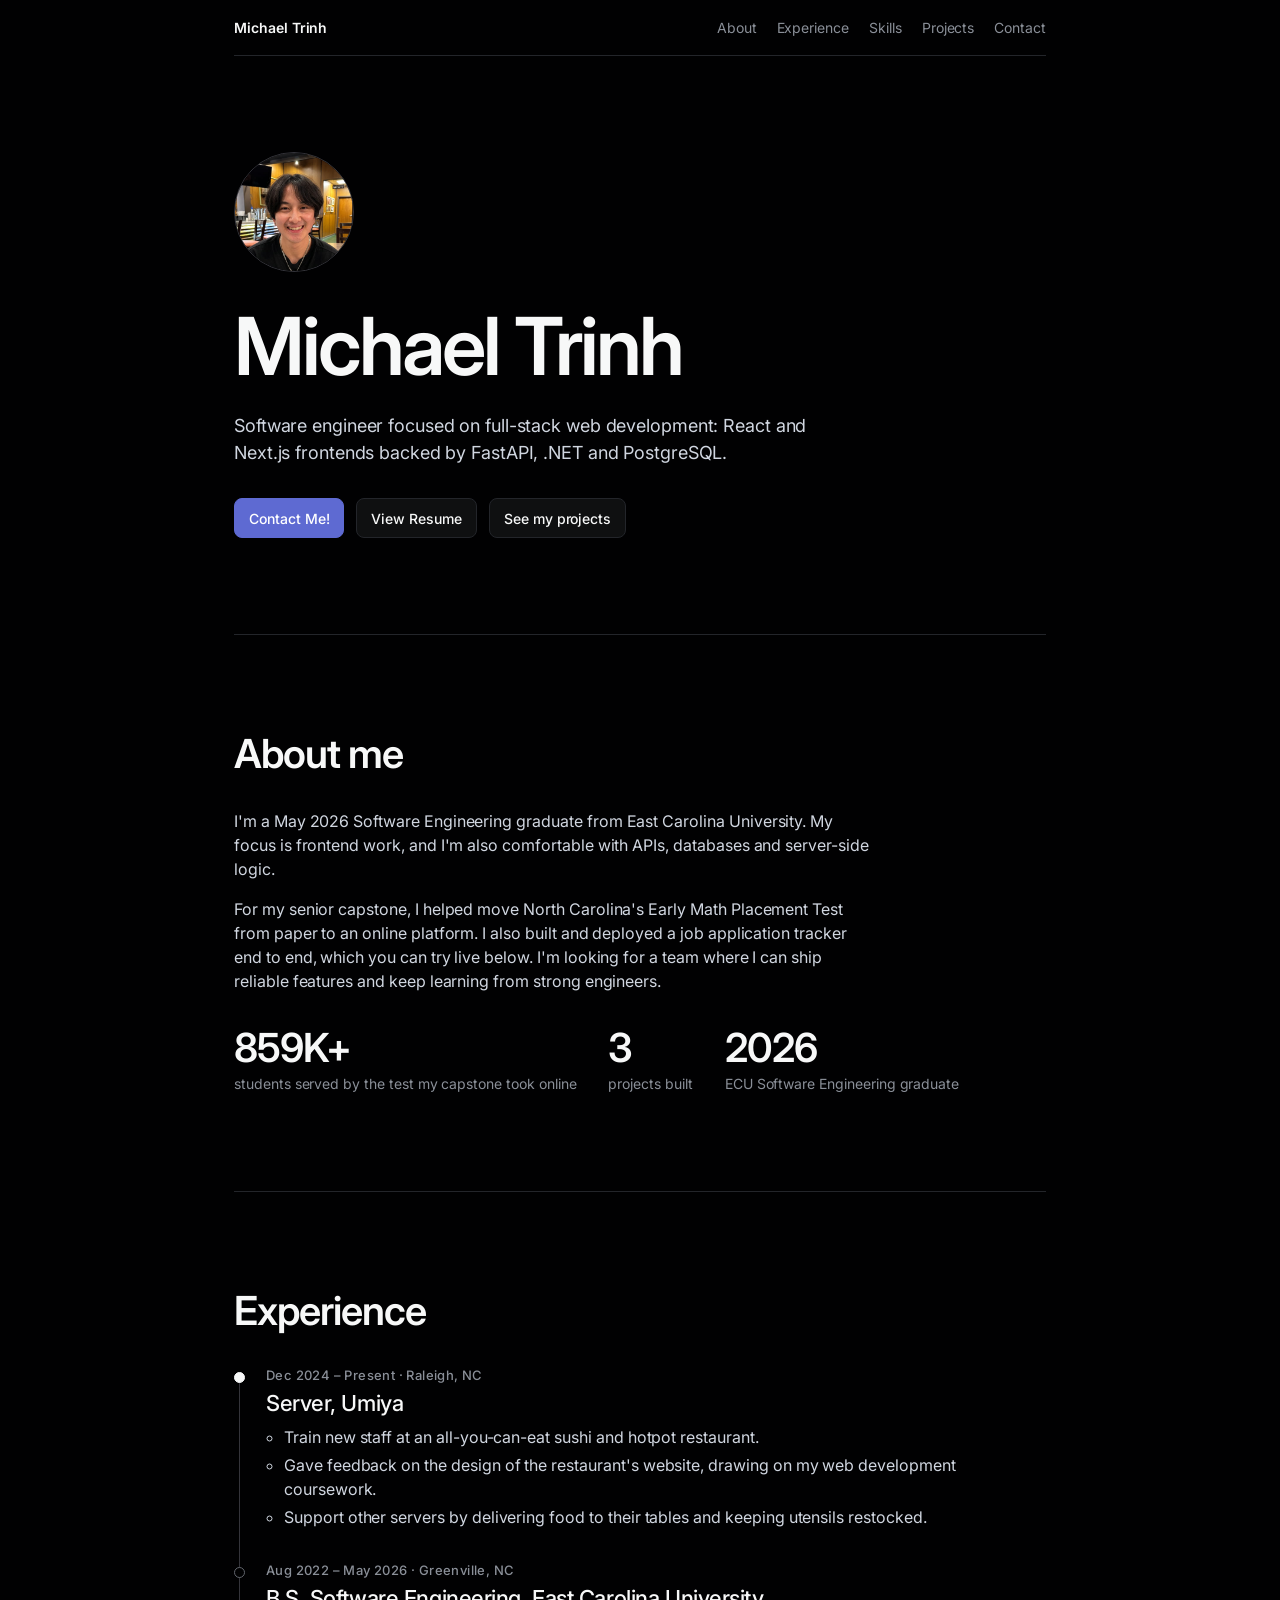
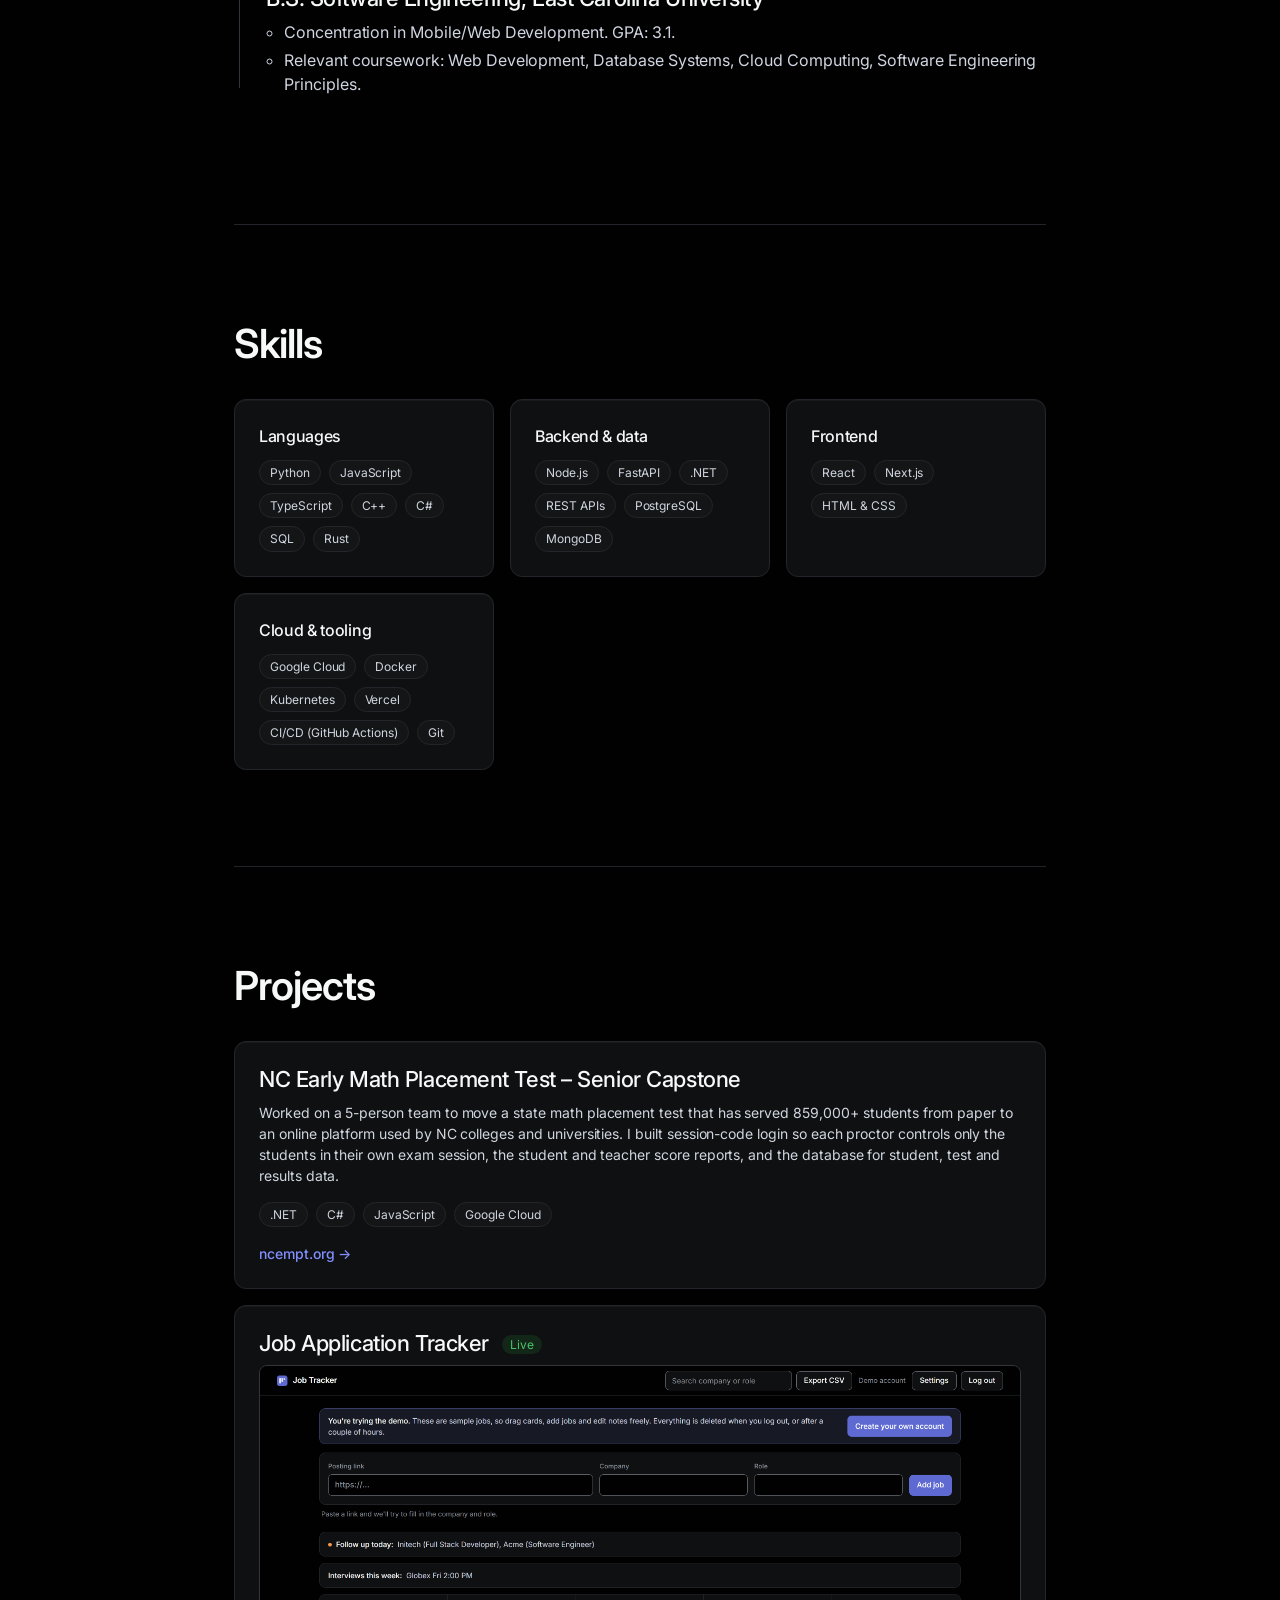
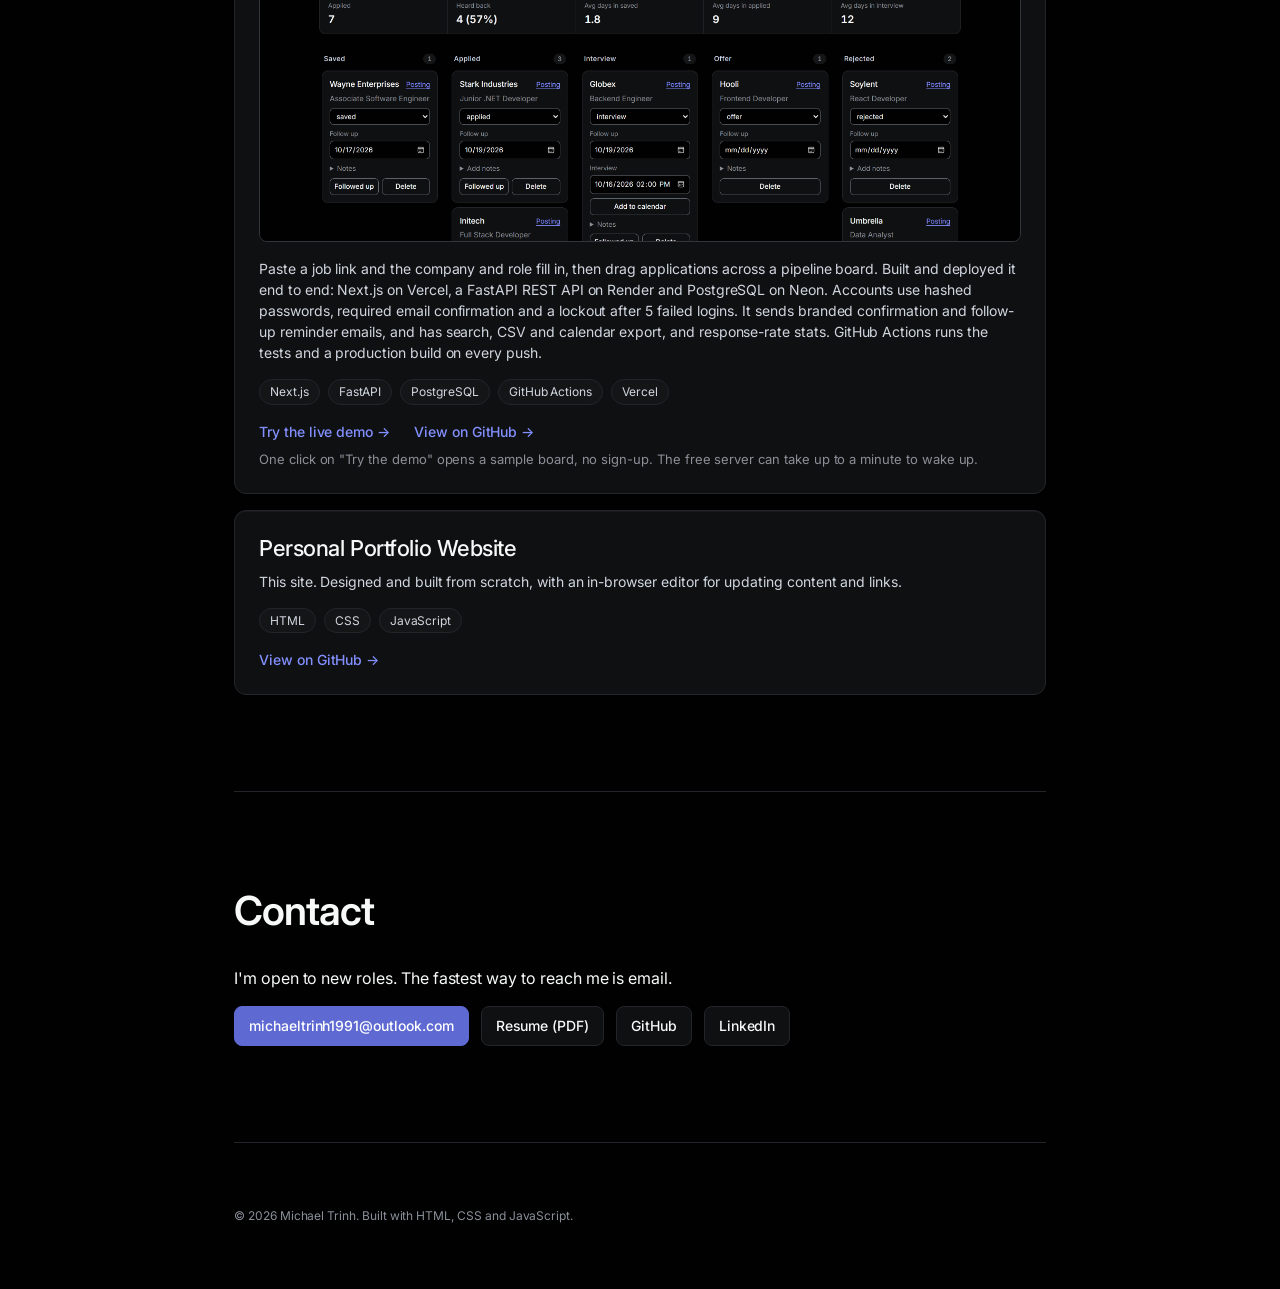
==== commit 0f78e771: "added more infomation after deploying project" ====
--- a/index.html
+++ b/index.html
@@ -54,8 +54,8 @@
         </p>
         <p>
           For my senior capstone, I helped move North Carolina's Early Math Placement Test from paper to an
-          online platform. Right now I'm building a job application tracker end to end. I'm looking for a team
-          where I can ship reliable features and keep learning from strong engineers.
+          online platform. I also built and deployed a job application tracker end to end, which you can try live
+          below. I'm looking for a team where I can ship reliable features and keep learning from strong engineers.
         </p>
       </div>
 
@@ -139,7 +139,8 @@
             <span>Google Cloud</span>
             <span>Docker</span>
             <span>Kubernetes</span>
-            <span>CI/CD</span>
+            <span>Vercel</span>
+            <span>CI/CD (GitHub Actions)</span>
             <span>Git</span>
           </div>
         </div>
@@ -168,19 +169,30 @@
         </article>
 
         <article class="card">
-          <h3>Job Application Tracker <small>In progress</small></h3>
+          <h3>Job Application Tracker <small class="live">Live</small></h3>
+          <a class="shot" href="https://job-application-tracker-tau-orcin.vercel.app" target="_blank" rel="noopener">
+            <img src="project/job-tracker.png" width="2880" height="1800" loading="lazy"
+              alt="The tracker's board with sample jobs in saved, applied, interview, offer and rejected columns, follow-ups due and response-rate stats">
+          </a>
           <p>
             Paste a job link and the company and role fill in, then drag applications across a pipeline board.
-            Built on a FastAPI REST API and PostgreSQL in Docker, with user accounts, hashed passwords,
-            backend tests, daily follow-up reminders by email, search and CSV export.
+            Built and deployed it end to end: Next.js on Vercel, a FastAPI REST API on Render and PostgreSQL on
+            Neon. Accounts use hashed passwords, required email confirmation and a lockout after 5 failed logins.
+            It sends branded confirmation and follow-up reminder emails, and has search, CSV and calendar export,
+            and response-rate stats. GitHub Actions runs the tests and a production build on every push.
           </p>
           <div class="tags">
             <span>Next.js</span>
             <span>FastAPI</span>
             <span>PostgreSQL</span>
-            <span>Docker</span>
-          </div>
-          <p class="links"><a href="https://github.com/Mtrinh123/JobApplicationTracker" target="_blank" rel="noopener">View on GitHub →</a></p>
+            <span>GitHub Actions</span>
+            <span>Vercel</span>
+          </div>
+          <p class="links">
+            <a href="https://job-application-tracker-tau-orcin.vercel.app" target="_blank" rel="noopener">Try the live demo →</a>
+            <a href="https://github.com/Mtrinh123/JobApplicationTracker" target="_blank" rel="noopener">View on GitHub →</a>
+          </p>
+          <p class="note">One click on "Try the demo" opens a sample board, no sign-up. The free server can take up to a minute to wake up.</p>
         </article>
 
         <article class="card">
--- a/style.css
+++ b/style.css
@@ -374,6 +374,41 @@
 
 .card p.links a:hover {
   text-decoration: underline;
+}
+
+.card p.links a + a {
+  margin-left: 20px;
+}
+
+.card h3 small.live {
+  background: rgb(39 166 68 / 0.15);
+  color: #4cc26a;
+}
+
+/* Project screenshot, links to the live app */
+.card .shot {
+  display: block;
+  margin: 8px 0 16px;
+  border: 1px solid var(--hairline-strong);
+  border-radius: 8px;
+  overflow: hidden;
+}
+
+.card .shot img {
+  display: block;
+  width: 100%;
+  height: auto;
+  transition: opacity 0.15s;
+}
+
+.card .shot:hover img {
+  opacity: 0.9;
+}
+
+.card p.note {
+  margin: 8px 0 0;
+  color: var(--ink-subtle);
+  font-size: 13px;
 }
 
 
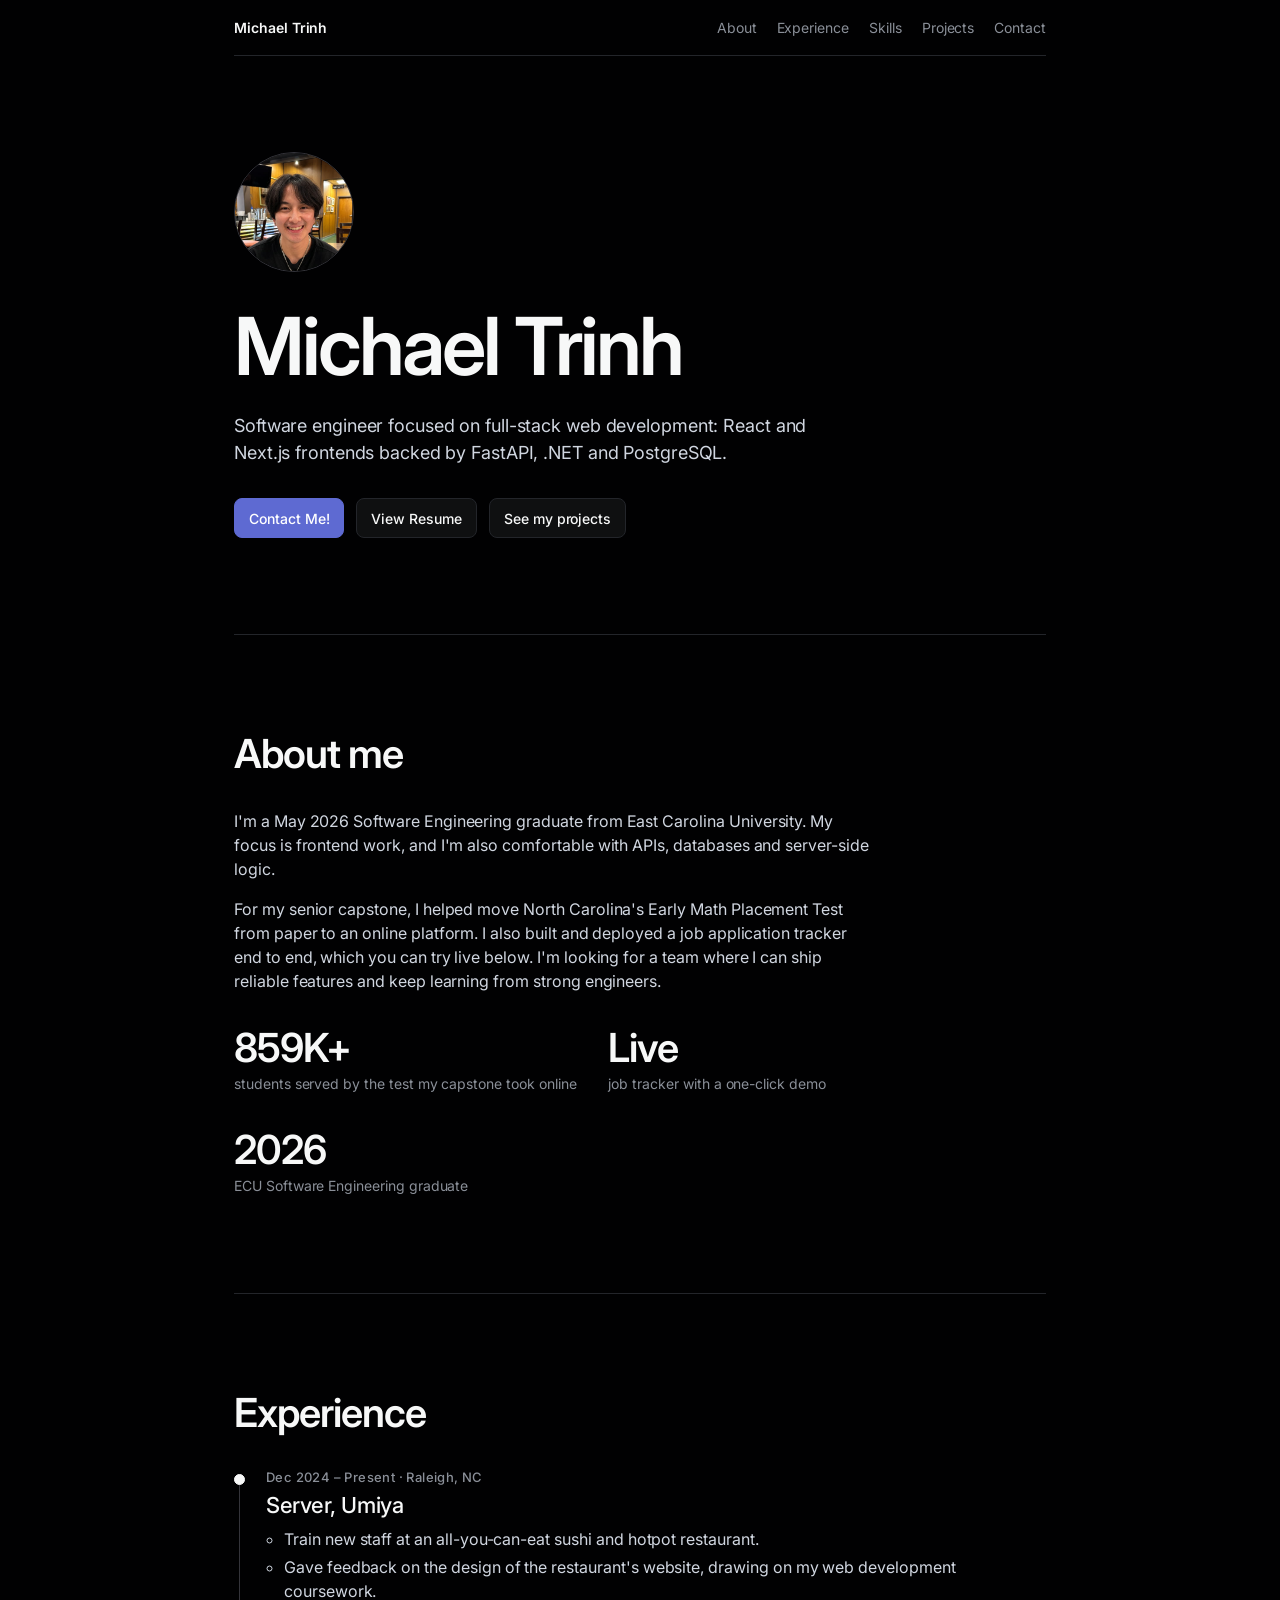
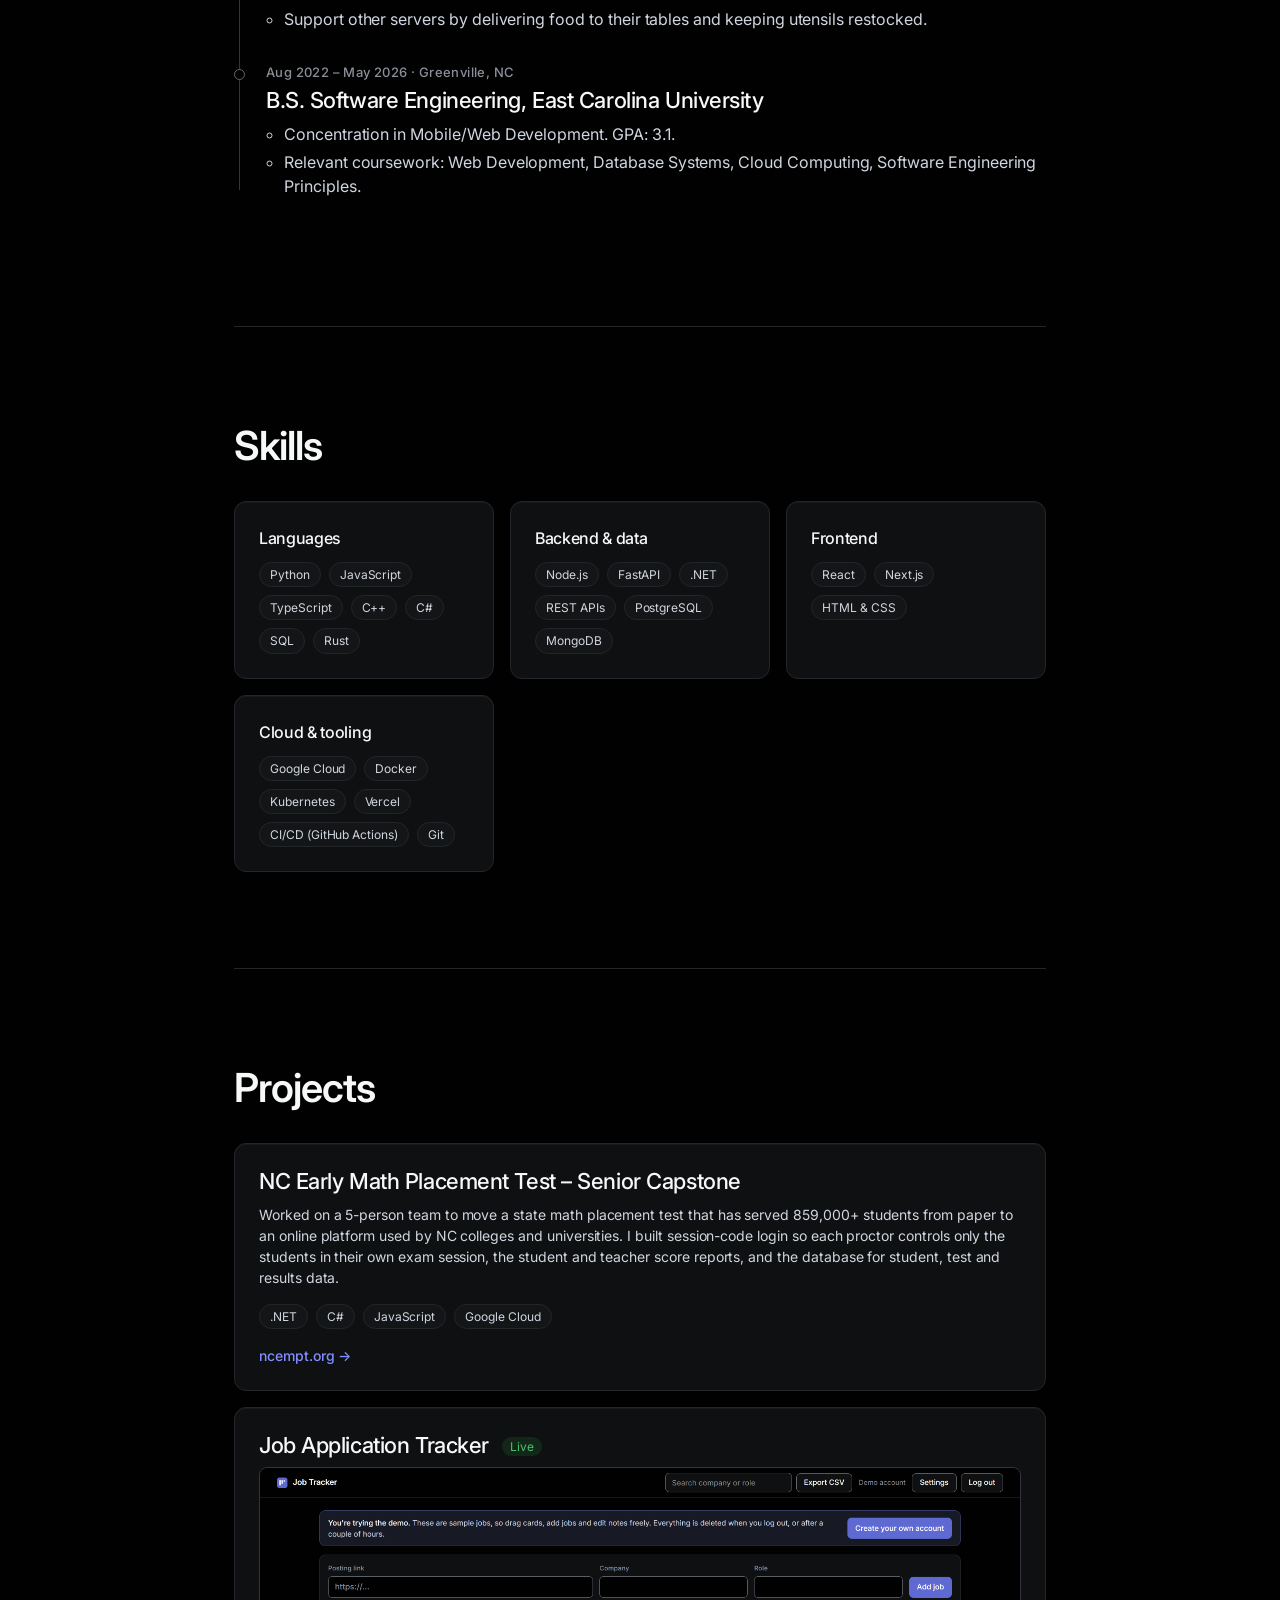
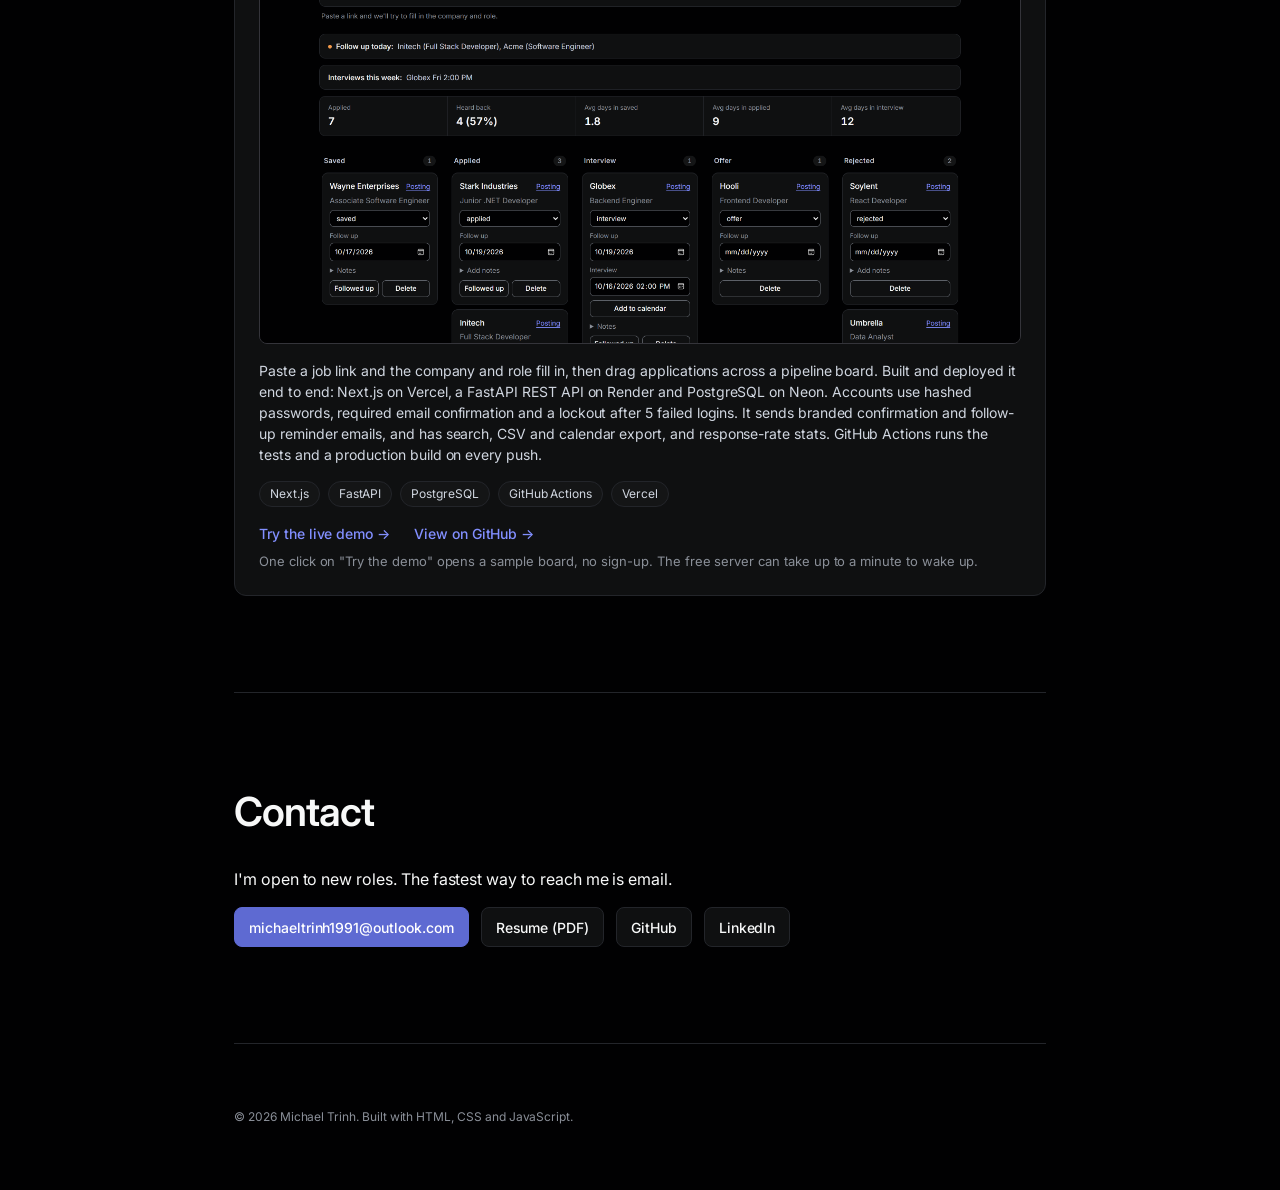
==== commit 4c4f1351: "remove portfolio" ====
--- a/index.html
+++ b/index.html
@@ -62,7 +62,7 @@
       <!-- Key numbers -->
       <div class="facts">
         <div><b>859K+</b><span>students served by the test my capstone took online</span></div>
-        <div><b>3</b><span>projects built</span></div>
+        <div><b>Live</b><span>job tracker with a one-click demo</span></div>
         <div><b>2026</b><span>ECU Software Engineering graduate</span></div>
       </div>
     </section>
@@ -194,19 +194,6 @@
           </p>
           <p class="note">One click on "Try the demo" opens a sample board, no sign-up. The free server can take up to a minute to wake up.</p>
         </article>
-
-        <article class="card">
-          <h3>Personal Portfolio Website</h3>
-          <p>
-            This site. Designed and built from scratch, with an in-browser editor for updating content and links.
-          </p>
-          <div class="tags">
-            <span>HTML</span>
-            <span>CSS</span>
-            <span>JavaScript</span>
-          </div>
-          <p class="links"><a href="https://github.com/Mtrinh123/WebsitePersonal" target="_blank" rel="noopener">View on GitHub →</a></p>
-        </article>
       </div>
     </section>
 
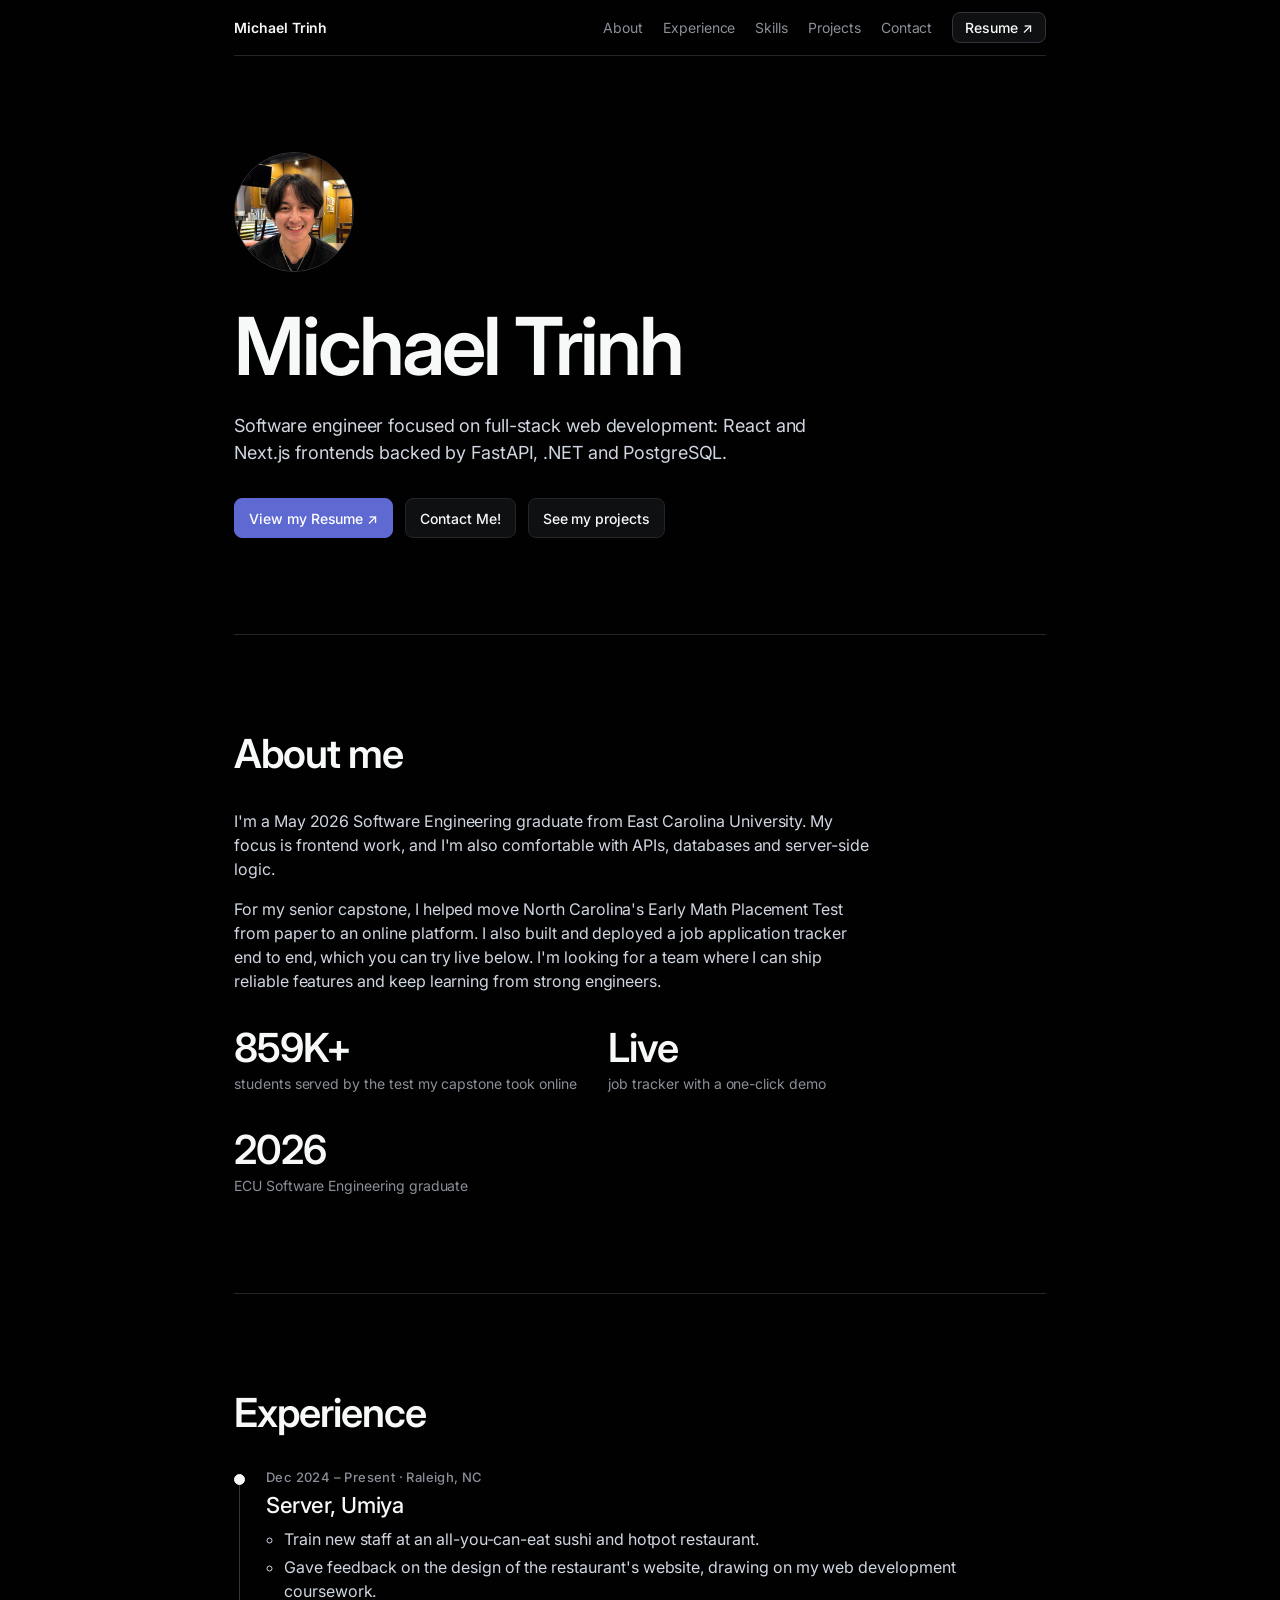
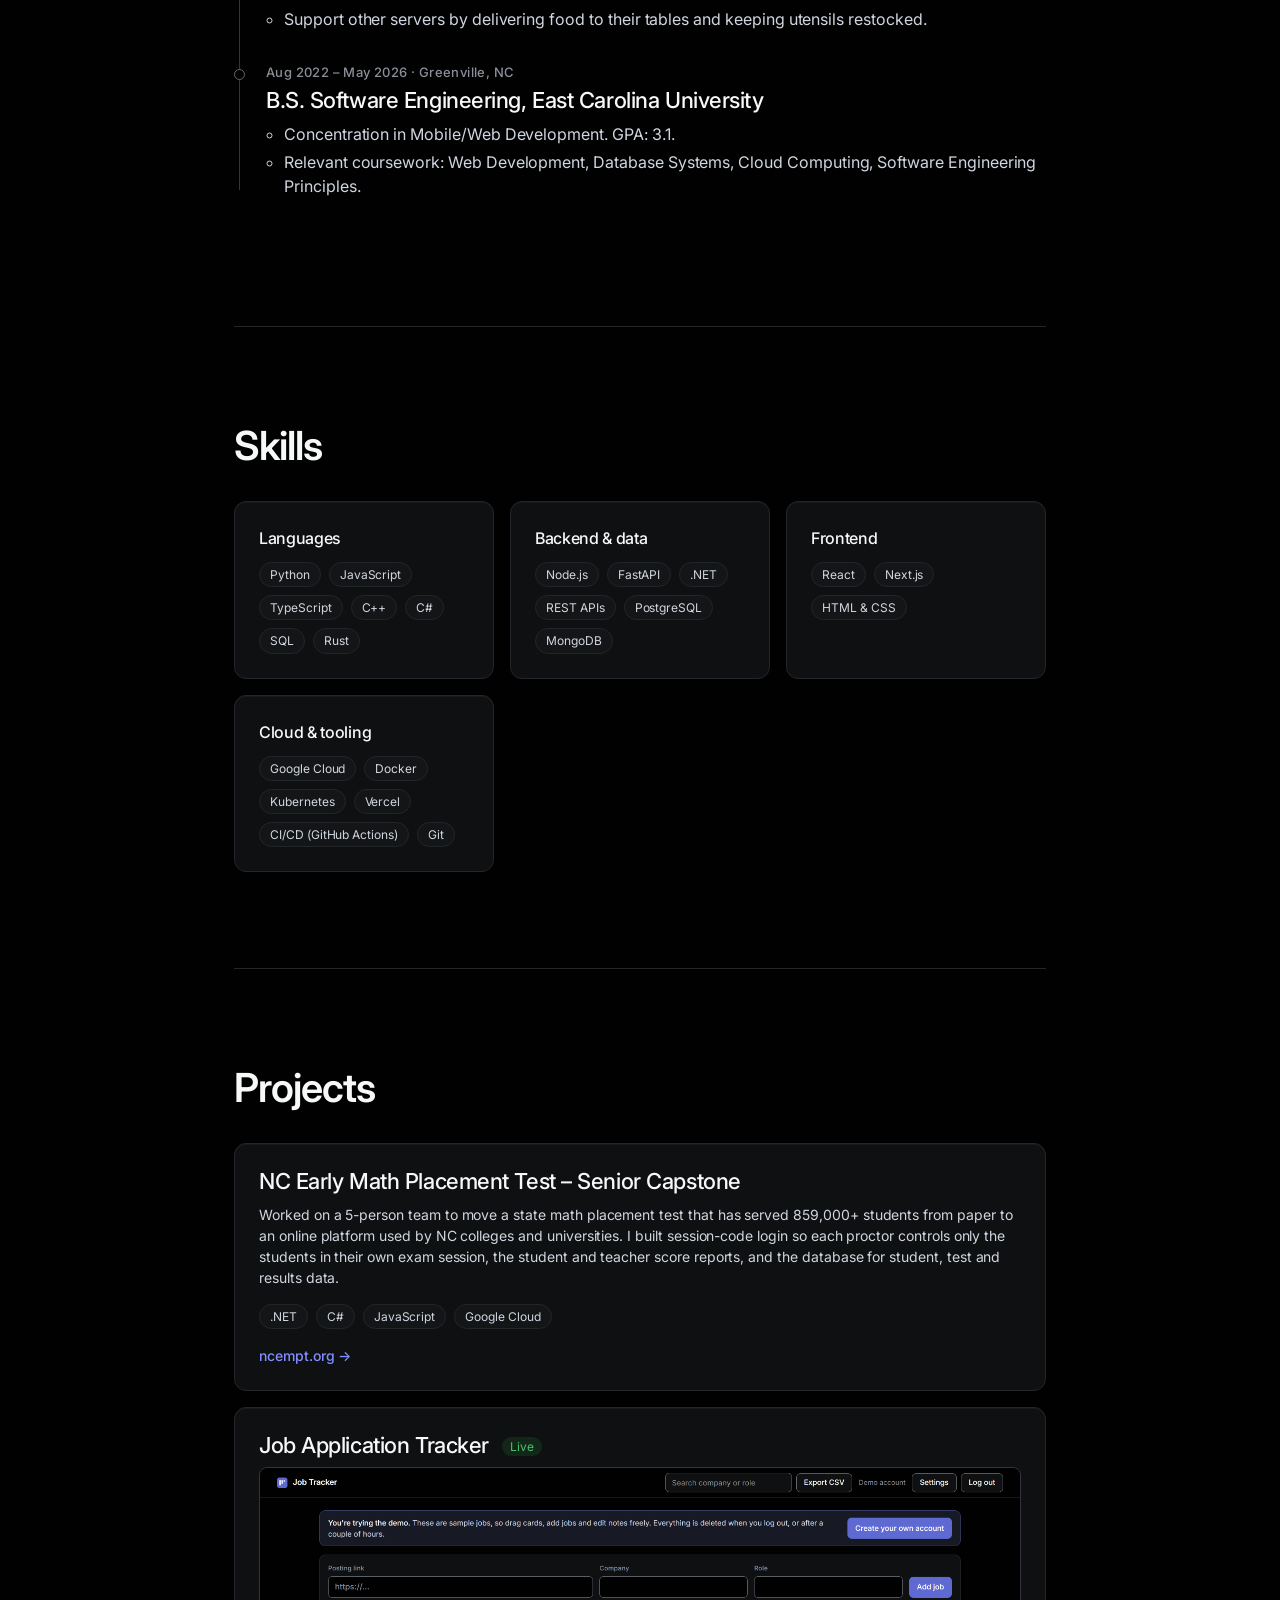
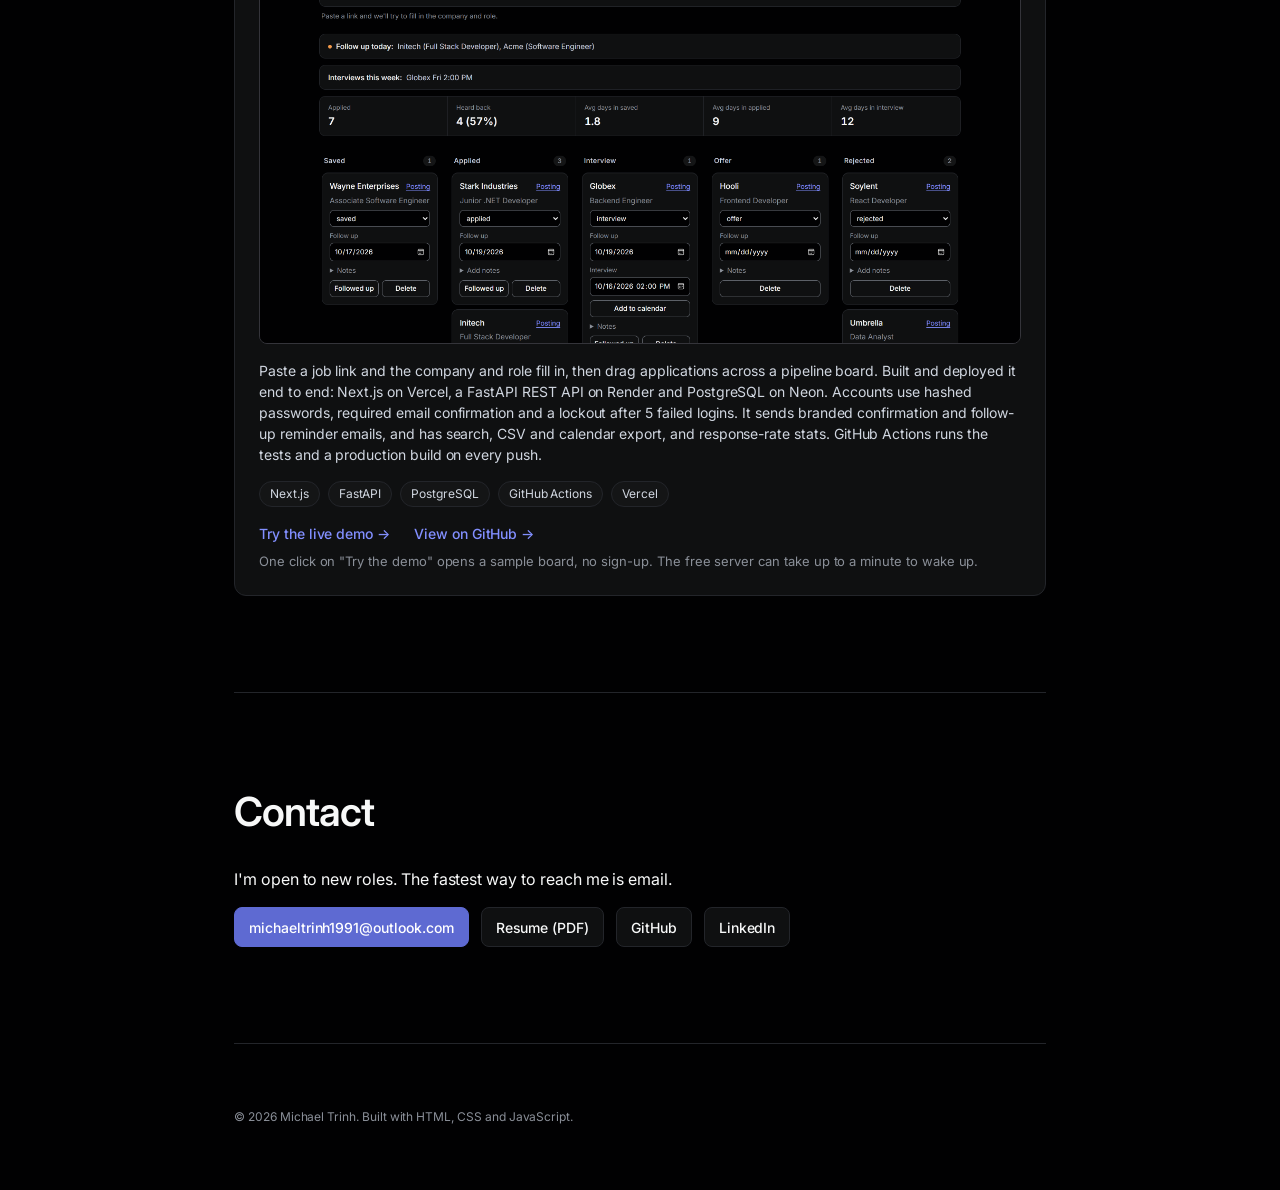
==== commit 1edd844a: "final resume" ====
--- a/index.html
+++ b/index.html
@@ -27,6 +27,7 @@
         <a href="#skills">Skills</a>
         <a href="#projects">Projects</a>
         <a href="#contact">Contact</a>
+        <a class="nav-resume" href="Michael_Trinh_Resume.pdf" target="_blank" rel="noopener">Resume ↗</a>
       </div>
     </nav>
 
@@ -38,8 +39,8 @@
         backed by FastAPI, .NET and PostgreSQL.
       </p>
       <div class="btns">
-        <a class="btn main" href="#contact">Contact Me!</a>
-        <a class="btn" href="Michael_Trinh_Resume.pdf" target="_blank" rel="noopener">View Resume</a>
+        <a class="btn main" href="Michael_Trinh_Resume.pdf" target="_blank" rel="noopener">View my Resume ↗</a>
+        <a class="btn" href="#contact">Contact Me!</a>
         <a class="btn" href="#projects">See my projects</a>
       </div>
     </header>
--- a/style.css
+++ b/style.css
@@ -101,6 +101,23 @@
 
 nav a:hover {
   color: var(--ink);
+}
+
+nav div {
+  align-items: center;
+}
+
+nav a.nav-resume {
+  padding: 4px 12px;
+  border: 1px solid var(--hairline-strong);
+  border-radius: 8px;
+  background: var(--surface-1);
+  color: var(--ink);
+  font-weight: 500;
+}
+
+nav a.nav-resume:hover {
+  border-color: var(--primary);
 }
 
 footer {
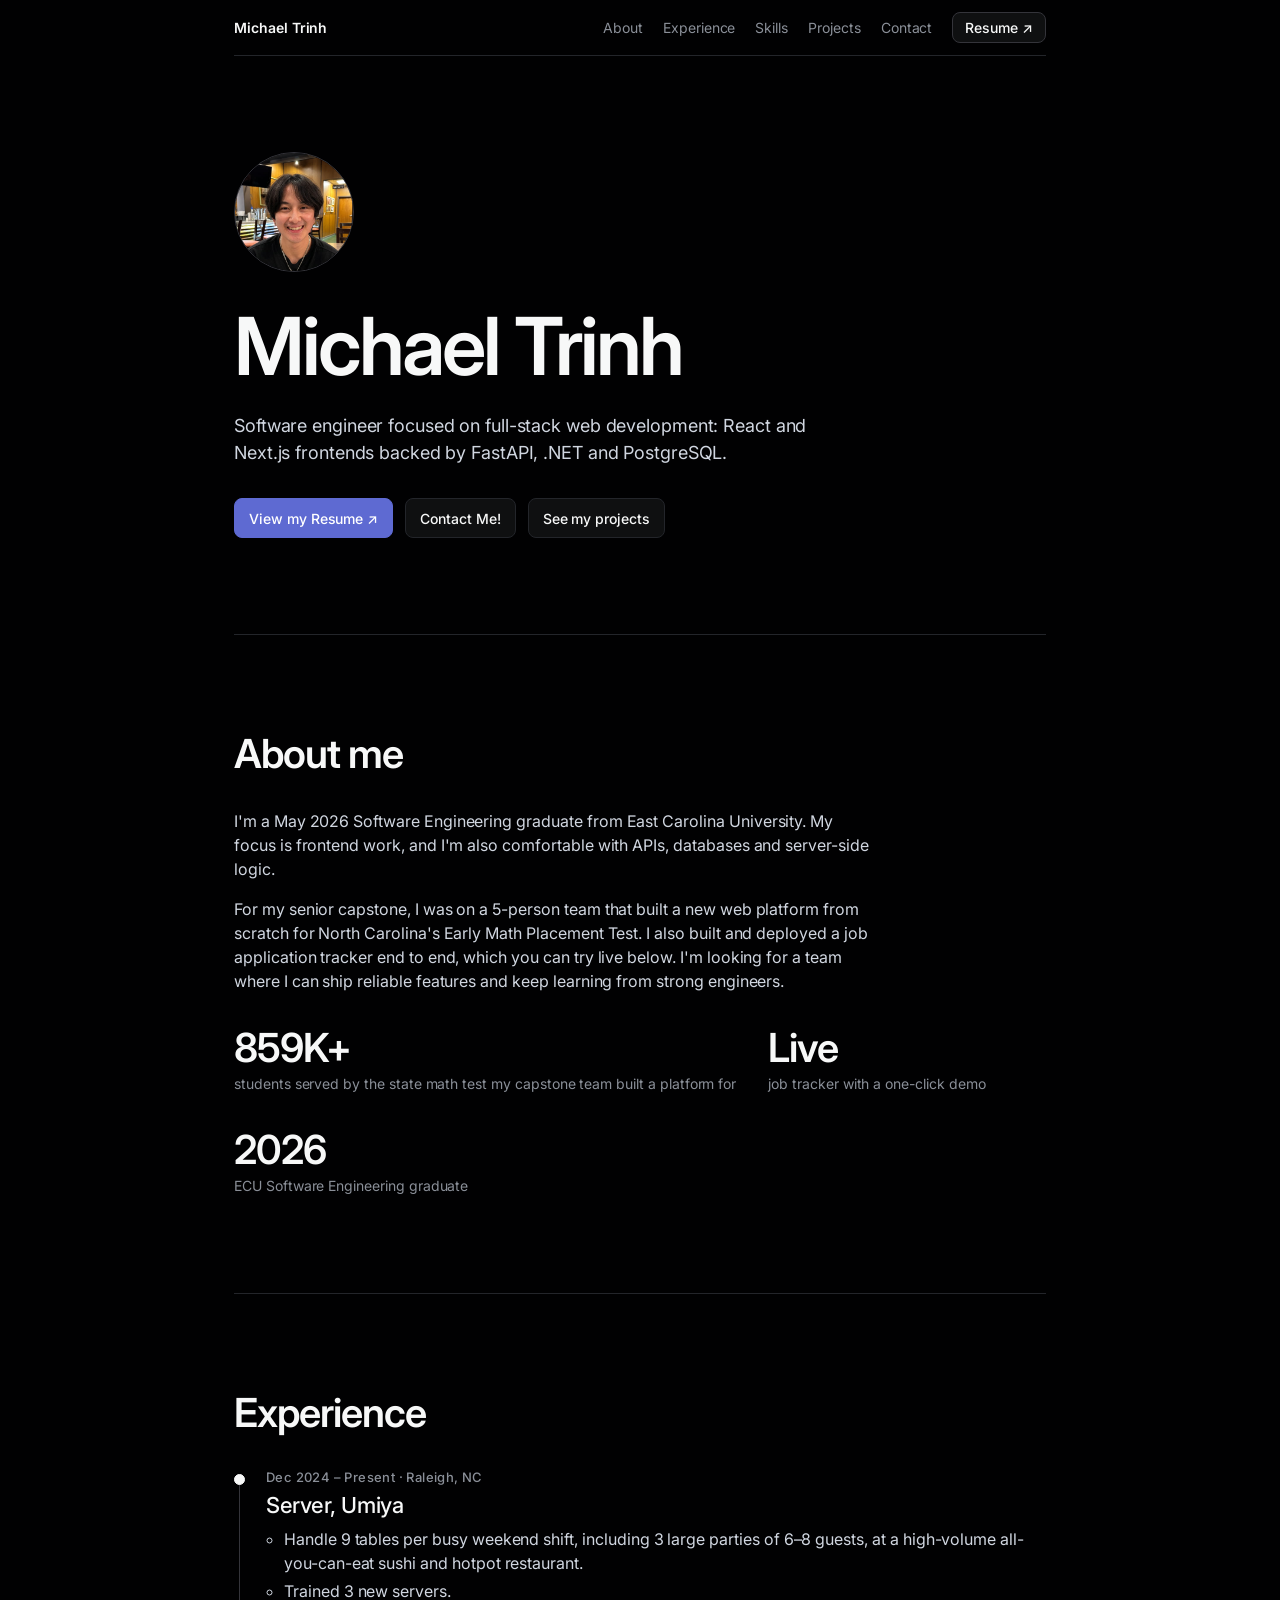
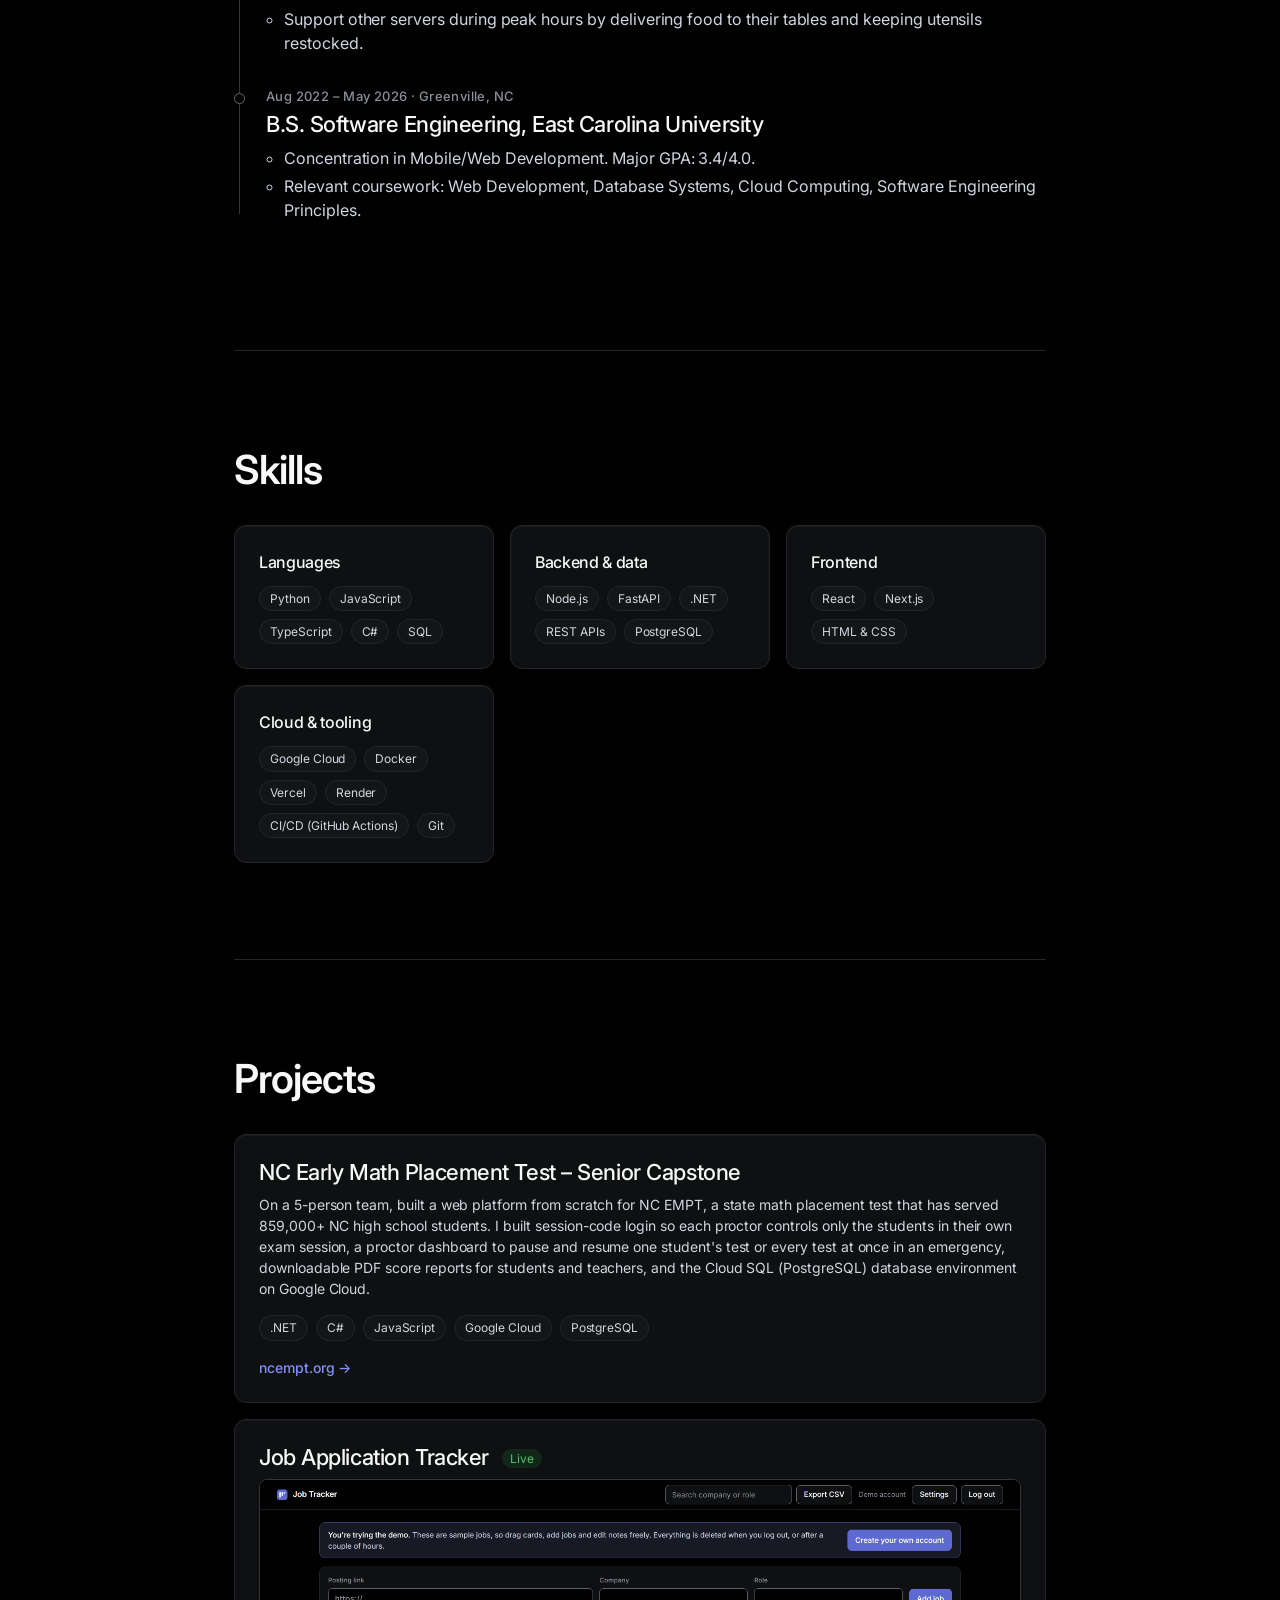
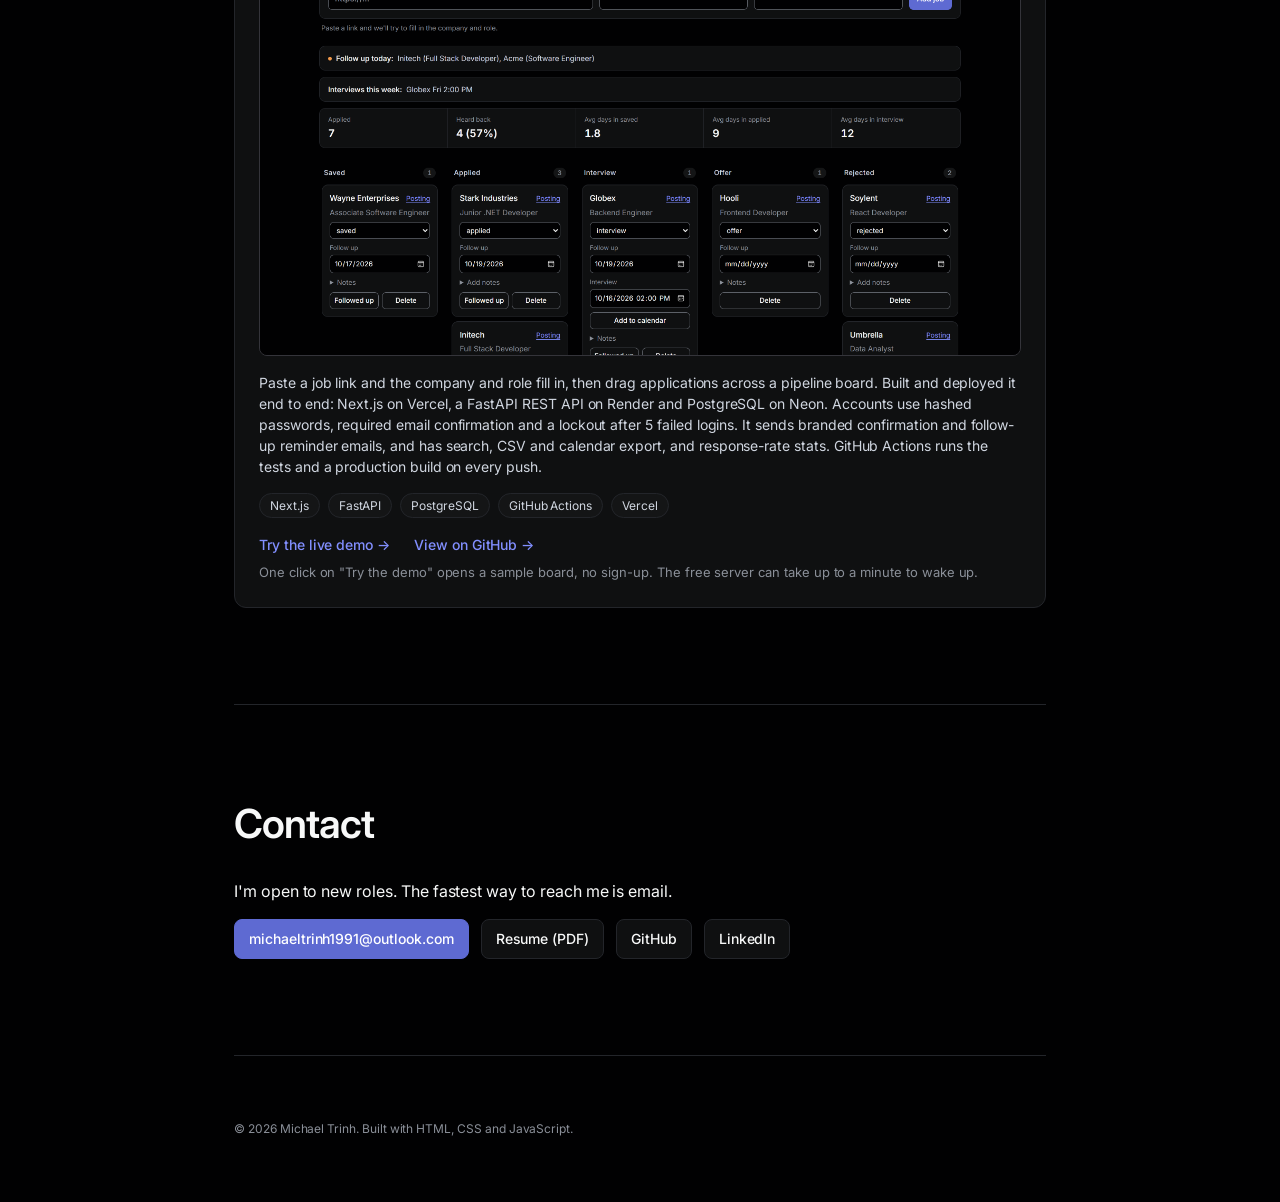
==== commit e1668a98: "infomation match with resume update" ====
--- a/index.html
+++ b/index.html
@@ -6,10 +6,10 @@
   <title>Michael Trinh – Software Engineer</title>
   <meta name="description" content="Michael Trinh, a full-stack software engineer and ECU Software Engineering graduate building React/Next.js frontends backed by FastAPI, .NET and PostgreSQL.">
   <meta property="og:type" content="website">
-  <meta property="og:url" content="https://mtrinh123.github.io/WebsitePersonal/">
+  <meta property="og:url" content="https://michael-trinh-portfolio.vercel.app/">
   <meta property="og:title" content="Michael Trinh – Software Engineer">
   <meta property="og:description" content="Full-stack software engineer. Projects, experience and resume.">
-  <meta property="og:image" content="https://mtrinh123.github.io/WebsitePersonal/profile.jpg">
+  <meta property="og:image" content="https://michael-trinh-portfolio.vercel.app/profile.jpg">
   <meta name="twitter:card" content="summary">
   <link rel="icon" href="data:image/svg+xml,%3Csvg xmlns='http://www.w3.org/2000/svg' viewBox='0 0 32 32'%3E%3Crect width='32' height='32' rx='8' fill='%235e6ad2'/%3E%3Ctext x='16' y='22' font-family='Arial,sans-serif' font-size='16' font-weight='700' fill='white' text-anchor='middle'%3EMT%3C/text%3E%3C/svg%3E">
   <link rel="preconnect" href="https://fonts.googleapis.com">
@@ -54,15 +54,15 @@
           work, and I'm also comfortable with APIs, databases and server-side logic.
         </p>
         <p>
-          For my senior capstone, I helped move North Carolina's Early Math Placement Test from paper to an
-          online platform. I also built and deployed a job application tracker end to end, which you can try live
+          For my senior capstone, I was on a 5-person team that built a new web platform from scratch for
+          North Carolina's Early Math Placement Test. I also built and deployed a job application tracker end to end, which you can try live
           below. I'm looking for a team where I can ship reliable features and keep learning from strong engineers.
         </p>
       </div>
 
       <!-- Key numbers -->
       <div class="facts">
-        <div><b>859K+</b><span>students served by the test my capstone took online</span></div>
+        <div><b>859K+</b><span>students served by the state math test my capstone team built a platform for</span></div>
         <div><b>Live</b><span>job tracker with a one-click demo</span></div>
         <div><b>2026</b><span>ECU Software Engineering graduate</span></div>
       </div>
@@ -76,9 +76,9 @@
           <div class="when">Dec 2024 – Present · Raleigh, NC</div>
           <h3>Server, Umiya</h3>
           <ul>
-            <li>Train new staff at an all-you-can-eat sushi and hotpot restaurant.</li>
-            <li>Gave feedback on the design of the restaurant's website, drawing on my web development coursework.</li>
-            <li>Support other servers by delivering food to their tables and keeping utensils restocked.</li>
+            <li>Handle 9 tables per busy weekend shift, including 3 large parties of 6–8 guests, at a high-volume all-you-can-eat sushi and hotpot restaurant.</li>
+            <li>Trained 3 new servers.</li>
+            <li>Support other servers during peak hours by delivering food to their tables and keeping utensils restocked.</li>
           </ul>
         </li>
 
@@ -86,7 +86,7 @@
           <div class="when">Aug 2022 – May 2026 · Greenville, NC</div>
           <h3>B.S. Software Engineering, East Carolina University</h3>
           <ul>
-            <li>Concentration in Mobile/Web Development. GPA: 3.1.</li>
+            <li>Concentration in Mobile/Web Development. Major GPA: 3.4/4.0.</li>
             <li>Relevant coursework: Web Development, Database Systems, Cloud Computing, Software Engineering Principles.</li>
           </ul>
         </li>
@@ -106,10 +106,8 @@
             <span>Python</span>
             <span>JavaScript</span>
             <span>TypeScript</span>
-            <span>C++</span>
             <span>C#</span>
             <span>SQL</span>
-            <span>Rust</span>
           </div>
         </div>
 
@@ -121,7 +119,6 @@
             <span>.NET</span>
             <span>REST APIs</span>
             <span>PostgreSQL</span>
-            <span>MongoDB</span>
           </div>
         </div>
 
@@ -139,8 +136,8 @@
           <div class="tags">
             <span>Google Cloud</span>
             <span>Docker</span>
-            <span>Kubernetes</span>
             <span>Vercel</span>
+            <span>Render</span>
             <span>CI/CD (GitHub Actions)</span>
             <span>Git</span>
           </div>
@@ -155,16 +152,18 @@
         <article class="card">
           <h3>NC Early Math Placement Test – Senior Capstone</h3>
           <p>
-            Worked on a 5-person team to move a state math placement test that has served 859,000+ students
-            from paper to an online platform used by NC colleges and universities. I built session-code login
-            so each proctor controls only the students in their own exam session, the student and teacher score
-            reports, and the database for student, test and results data.
+            On a 5-person team, built a web platform from scratch for NC EMPT, a state math placement test that
+            has served 859,000+ NC high school students. I built session-code login so each proctor controls only
+            the students in their own exam session, a proctor dashboard to pause and resume one student's test or
+            every test at once in an emergency, downloadable PDF score reports for students and teachers, and the
+            Cloud SQL (PostgreSQL) database environment on Google Cloud.
           </p>
           <div class="tags">
             <span>.NET</span>
             <span>C#</span>
             <span>JavaScript</span>
             <span>Google Cloud</span>
+            <span>PostgreSQL</span>
           </div>
           <p class="links"><a href="https://ncempt.org" target="_blank" rel="noopener">ncempt.org →</a></p>
         </article>
